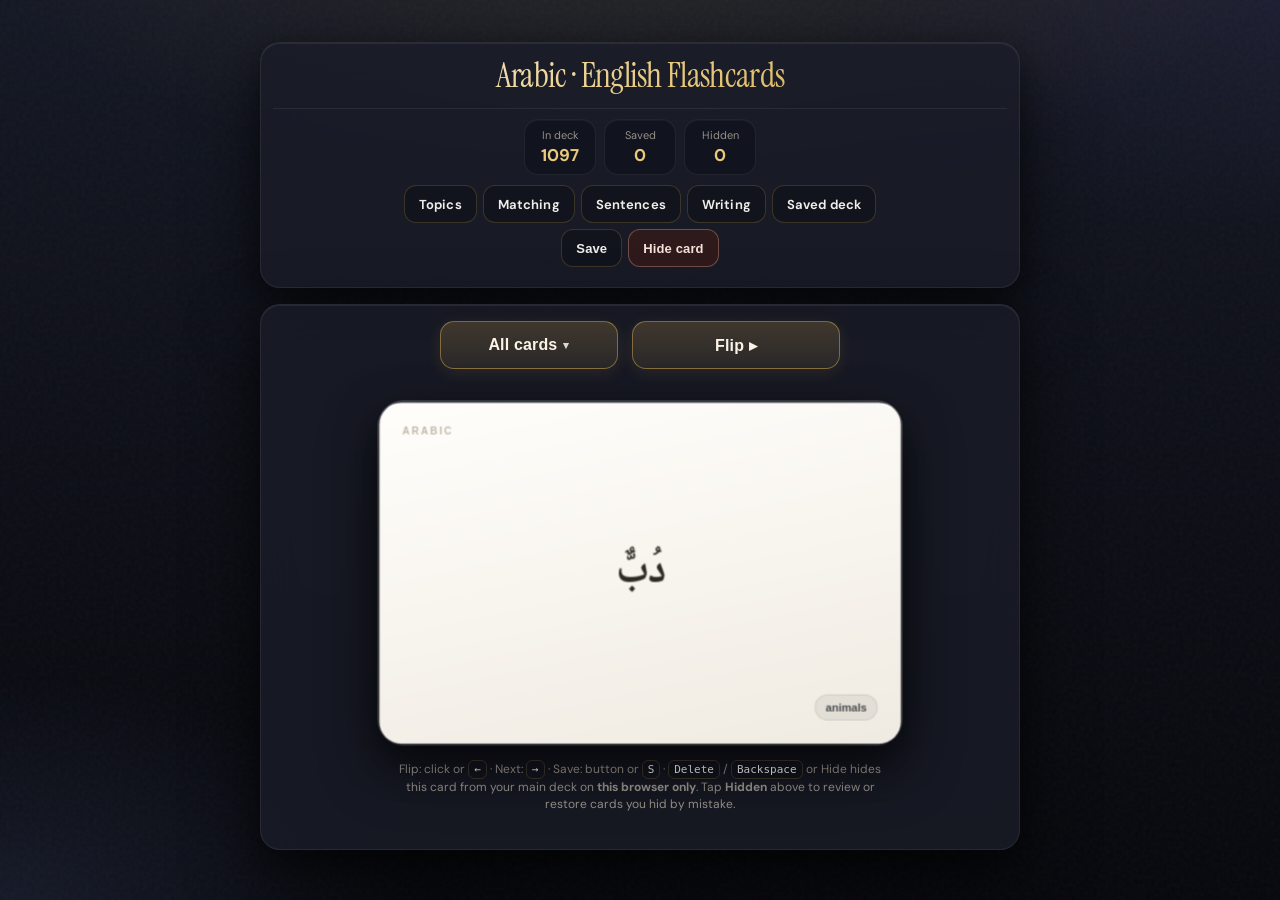
==== index.html @ 12fc2e32 "Arabic–English flashcards with Iraqi glosses and mobile deck. Mirrors the Spanish app outline (1,097" ====
<!doctype html>
<html lang="en">
  <head>
    <meta charset="UTF-8" />
    <meta name="viewport" content="width=device-width, initial-scale=1.0, viewport-fit=cover" />
    <title>Arabic · English Flashcards</title>
    <link rel="stylesheet" href="./style.css" />
      <link rel="preconnect" href="https://fonts.googleapis.com" />
    <link rel="preconnect" href="https://fonts.gstatic.com" crossorigin />
    <link href="https://fonts.googleapis.com/css2?family=Noto+Naskh+Arabic:wght@500;700&display=swap" rel="stylesheet" />
      <link rel="preconnect" href="https://fonts.googleapis.com" />
    <link rel="preconnect" href="https://fonts.gstatic.com" crossorigin />
    <link href="https://fonts.googleapis.com/css2?family=Noto+Naskh+Arabic:wght@500;700&display=swap" rel="stylesheet" />
  </head>
  <body class="deckPage">
    <main class="app">
      <header class="header headerCompact">
        <h1 class="title titleCenter">Arabic · English Flashcards</h1>
        <div class="phraseToolbar deckToolbar" aria-label="Deck">
          <div class="stats phraseToolbar-stats">
            <div class="stat">
              <div class="statLabel">In deck</div>
              <div class="statValue" id="statDeck">—</div>
            </div>
            <a class="stat statLink" href="./saved.html" title="Open saved vocabulary deck">
              <div class="statLabel">Saved</div>
              <div class="statValue" id="statSaved">—</div>
            </a>
            <a class="stat statLink" href="./hidden.html" title="View or restore hidden vocabulary and sentences">
              <div class="statLabel">Hidden</div>
              <div class="statValue" id="statRemoved">—</div>
            </a>
          </div>
          <div class="phraseToolbar-actions">
            <div class="phraseToolbar-actionsInner" aria-label="Study modes and deck actions">
            <nav class="phraseToolbar-nav" aria-label="Study modes">
              <a class="btn ghost btnSm phraseToolbar-navBtn" href="./topics.html">Topics</a>
              <a class="btn ghost btnSm phraseToolbar-navBtn" href="./matching.html">Matching</a>
              <a class="btn ghost btnSm phraseToolbar-navBtn" href="./phrases.html">Sentences</a>
              <a class="btn ghost btnSm phraseToolbar-navBtn" href="./writing.html">Writing</a>
              <a class="btn ghost btnSm phraseToolbar-navBtn" href="./saved.html">Saved deck</a>
            </nav>
            <nav class="phraseToolbar-nav" aria-label="Deck actions">
              <button class="btn ghost btnSm phraseToolbar-navBtn" id="saveBtn" type="button" title="Keyboard shortcut: S" aria-label="Save to memory bank; keyboard shortcut S">
                Save
              </button>
              <button
                class="btn danger btnSm phraseToolbar-navBtn"
                id="hideCardBtn"
                type="button"
                title="Remove this word from your main deck on this browser"
              >
                Hide card
              </button>
            </nav>
            </div>
          </div>
        </div>
      </header>

      <section class="stage">
        <section class="panel studyPanel" aria-label="Study">
          <div class="studyRow" role="group" aria-label="Topic and card controls">
            <div class="studyControlBar">
              <div class="topicDrop" id="topicDrop">
                <button
                  type="button"
                  class="btn navBtn primary topicDropBtn"
                  id="topicDropBtn"
                  aria-haspopup="listbox"
                  aria-expanded="false"
                  aria-controls="topicDropMenu"
                >
                  <span class="topicDropBtnText" id="topicDropLabel">All cards</span>
                  <span class="topicDropChev" aria-hidden="true">▾</span>
                </button>
                <div class="topicDropMenu" id="topicDropMenu" role="listbox" aria-label="Choose a topic" hidden></div>
              </div>
              <button type="button" class="btn navBtn primary studyFlipBtn desktopOnlyControl" id="stepBtn">
                Flip ▸
              </button>
            </div>
          </div>

          <div class="flashcardStage">
            <button
              type="button"
              class="flashcardHit"
              id="flashcardHit"
              aria-label="Flashcard — click to flip"
            >
              <div class="flashcard3d">
                <div class="flashcardInner" id="flashcardInner">
                  <div class="flashFace flashFaceFront">
                    <span class="flashLabel">Arabic</span>
                    <p class="flashWord flashWordAr" id="textAr">—</p>
                    <span class="flashCornerTag" id="deckTag">—</span>
                  </div>
                  <div class="flashFace flashFaceBack">
                    <span class="flashLabel">English</span>
                    <p class="flashWord" id="textEnBack">—</p>
                  </div>
                </div>
              </div>
            </button>
          </div>

          <p class="deckHelpNote muted">
            Flip: click or <kbd>←</kbd> · Next: <kbd>→</kbd> · Save: button or <kbd>S</kbd> ·
            <kbd>Delete</kbd> / <kbd>Backspace</kbd> or Hide hides this card from your main deck on
            <strong>this browser only</strong>. Tap <strong>Hidden</strong> above to review or restore cards you hid by
            mistake.
          </p>

          <div class="miniHelp" id="toastBar">
            <span id="saveToast" class="saveToast" aria-live="polite"></span>
          </div>
        </section>
      </section>

    </main>

    <script src="./topics-data.js"></script>
    <script src="./english-display.js"></script>
    <script src="./wordbank.js" defer></script>
    <script src="./main.js" defer></script>
    <script src="./mobile-deck.js" defer></script>
  </body>
</html>
---- style.css ----
/* Arabic ↔ English flashcards · premium navy + gold */
@import url("https://fonts.googleapis.com/css2?family=DM+Sans:ital,opsz,wght@0,9..40,400;0,9..40,500;0,9..40,600;0,9..40,700;0,9..40,800;1,9..40,400&family=Instrument+Serif:ital@0;1&display=swap");

:root {
  --bg-deep: #07080d;
  --bg-mid: #0e1018;
  --bg-top: #141824;

  --panel: rgba(26, 29, 40, 0.78);
  --panel2: rgba(18, 20, 30, 0.88);
  --text: rgba(250, 248, 244, 0.96);
  --muted: rgba(178, 172, 160, 0.82);

  --accent: #d4a853;
  --accent-bright: #ebc97a;
  --accent-soft: rgba(212, 168, 83, 0.16);
  --danger: #e89580;
  --good: #5ecf9a;
  --shadow:
    0 28px 70px rgba(0, 0, 0, 0.58),
    0 10px 28px rgba(0, 0, 0, 0.32),
    inset 0 1px 0 rgba(255, 255, 255, 0.07);
  --radius: 20px;

  --border: rgba(255, 255, 255, 0.07);
  --border-strong: rgba(212, 168, 83, 0.22);
  --surface: rgba(34, 37, 50, 0.92);
  --surface-hover: rgba(46, 50, 66, 0.96);
  --surface-ghost: rgba(16, 18, 26, 0.72);
  --link-hover: #f2ddb0;

  --paper1: linear-gradient(168deg, #fffefb 0%, #f9f6f0 46%, #f0ebe2 100%);
  --paper2: linear-gradient(198deg, #ffffff 0%, #f7f4ee 52%, #ede8df 100%);
  --paperInk: rgba(26, 24, 20, 0.92);

  --flipSuccess: rgba(94, 207, 154, 0.22);
  --flipSuccessDeep: rgba(48, 160, 110, 0.14);
}

* {
  box-sizing: border-box;
}

html,
body {
  height: 100%;
}

body {
  margin: 0;
  -webkit-text-size-adjust: 100%;
  text-size-adjust: 100%;
  font-family: "DM Sans", ui-sans-serif, system-ui, -apple-system, Segoe UI, Roboto, Helvetica, Arial,
    sans-serif;
  color: var(--text);
  min-height: 100%;
  background-color: var(--bg-deep);
  background-image:
    radial-gradient(110% 80% at 50% -20%, rgba(212, 168, 83, 0.14), transparent 52%),
    radial-gradient(70% 55% at 100% 0%, rgba(88, 72, 140, 0.12), transparent 48%),
    radial-gradient(65% 50% at 0% 100%, rgba(40, 48, 72, 0.45), transparent 50%),
    linear-gradient(180deg, var(--bg-top) 0%, var(--bg-mid) 44%, var(--bg-deep) 100%);
  display: grid;
  place-items: center;
  padding: 20px 16px 28px;
  position: relative;
}

body::before {
  content: "";
  position: fixed;
  inset: 0;
  pointer-events: none;
  opacity: 0.035;
  background-image: url("data:image/svg+xml,%3Csvg viewBox='0 0 256 256' xmlns='http://www.w3.org/2000/svg'%3E%3Cfilter id='n'%3E%3CfeTurbulence type='fractalNoise' baseFrequency='0.85' numOctaves='4' stitchTiles='stitch'/%3E%3C/filter%3E%3Crect width='100%25' height='100%25' filter='url(%23n)'/%3E%3C/svg%3E");
  z-index: 0;
}

.app {
  width: min(760px, 100%);
  display: grid;
  gap: 16px;
  position: relative;
  z-index: 1;
}

.header {
  display: flex;
  flex-direction: column;
  align-items: center;
  text-align: center;
  gap: 10px;
  padding: 18px 18px 16px;
  border-radius: var(--radius);
  background: var(--panel);
  backdrop-filter: blur(22px) saturate(1.15);
  -webkit-backdrop-filter: blur(22px) saturate(1.15);
  box-shadow: var(--shadow);
  border: 1px solid var(--border);
}

.headerCompact {
  gap: 6px;
  padding: 10px 12px 12px;
}

.title {
  margin: 0;
  font-family: "Instrument Serif", Georgia, "Times New Roman", serif;
  font-weight: 400;
  letter-spacing: -0.02em;
  font-size: clamp(26px, 3.6vw, 34px);
  background: linear-gradient(135deg, #faf6ef 0%, #e8c97a 55%, #c9a04a 100%);
  -webkit-background-clip: text;
  background-clip: text;
  color: transparent;
}

.titleCenter {
  width: 100%;
  text-align: center;
}

.subtitle {
  margin: 0;
  color: var(--muted);
  font-size: 12px;
  line-height: 1.4;
  max-width: 38rem;
}

.subtitleTight {
  max-width: 36rem;
}

.stats {
  display: flex;
  gap: 8px;
  align-items: center;
  flex-wrap: wrap;
  justify-content: center;
}

.statsRow {
  margin-top: 4px;
  padding-top: 8px;
  border-top: 1px solid var(--border);
  width: 100%;
}

/* Sentence pages: stats on one row, navigation vs deck actions grouped */
.phraseToolbar {
  margin-top: 4px;
  padding-top: 10px;
  border-top: 1px solid var(--border);
  width: 100%;
  display: flex;
  flex-direction: column;
  align-items: center;
  gap: 10px;
}

.phraseToolbar-stats {
  justify-content: center;
}

.phraseToolbar-rows {
  display: flex;
  flex-wrap: wrap;
  gap: 10px 12px;
  justify-content: center;
  align-items: center;
  width: 100%;
  max-width: 100%;
}

.btnCluster {
  display: inline-flex;
  flex-wrap: wrap;
  gap: 6px;
  align-items: center;
  justify-content: center;
  padding: 6px 10px;
  border-radius: 12px;
  background: var(--panel2);
  border: 1px solid var(--border);
}

.btnCluster-actions {
  border-color: var(--border-strong);
}

/* Topics hub — grouped vocabulary subsets */
.topicHubPanel {
  width: 100%;
}

.topicHubSections {
  display: flex;
  flex-direction: column;
  gap: 0;
  width: 100%;
  max-width: 100%;
}

.topicSection {
  padding: 18px 0 22px;
  border-bottom: 1px solid var(--border);
}

.topicSection:last-child {
  border-bottom: none;
  padding-bottom: 8px;
}

.topicSectionHead {
  margin-bottom: 14px;
  text-align: left;
  max-width: 40rem;
}

.topicSectionTitle {
  margin: 0 0 6px;
  font-family: "Instrument Serif", Georgia, serif;
  font-size: clamp(18px, 2.6vw, 22px);
  font-weight: 400;
  letter-spacing: -0.01em;
  color: var(--accent-bright);
}

.topicSectionSubtitle {
  margin: 0;
  font-size: 13px;
  line-height: 1.45;
}

.topicSectionGrid {
  display: grid;
  grid-template-columns: repeat(auto-fill, minmax(220px, 1fr));
  gap: 10px;
  width: 100%;
}

.topicPickCard {
  display: flex;
  flex-direction: column;
  align-items: stretch;
  text-align: left;
  gap: 6px;
  padding: 14px 16px;
  min-height: 100px;
  text-decoration: none;
  color: inherit;
  border-radius: 14px;
  border: 1px solid var(--border);
  background: var(--panel2);
  transition:
    border-color 0.22s ease,
    background 0.22s ease,
    transform 0.2s ease,
    box-shadow 0.22s ease;
}

.topicPickCard:hover {
  border-color: rgba(212, 168, 83, 0.42);
  background: var(--surface-hover);
  box-shadow:
    0 14px 36px rgba(0, 0, 0, 0.42),
    0 0 0 1px rgba(212, 168, 83, 0.08),
    inset 0 1px 0 rgba(255, 255, 255, 0.06);
  transform: translateY(-2px);
}

.topicPickTitle {
  font-weight: 780;
  font-size: 15px;
  letter-spacing: -0.02em;
}

.topicPickMeta {
  font-size: 12px;
  font-variant-numeric: tabular-nums;
}

.topicPickBlurb {
  font-size: 12px;
  line-height: 1.4;
  color: var(--muted);
  margin-top: 2px;
}

.phraseToolbar-sep {
  display: none;
  width: 1px;
  height: 28px;
  background: var(--border);
  flex-shrink: 0;
}

@media (min-width: 520px) {
  .phraseToolbar-sep {
    display: block;
  }
}

/* Sentence deck pages: one flat row of actions (replaces nested clusters on small screens) */
.phraseToolbar-nav {
  display: flex;
  flex-wrap: wrap;
  gap: 8px;
  justify-content: center;
  align-items: center;
  width: 100%;
}

.phraseToolbar-navBtn {
  flex: 0 1 auto;
}

/* Main deck, sentences, writing: one centered horizontal row of tabs/buttons */
body.deckPage .phraseToolbar,
body.phrasePage .phraseToolbar,
body.writingPage .header.headerCompact {
  align-items: center;
  gap: 6px;
}

body.writingPage .stats.writingStats {
  display: flex;
  flex-wrap: nowrap;
  justify-content: center;
  gap: 10px;
  width: 100%;
  margin-top: 2px;
  padding-top: 6px;
  border-top: 1px solid var(--border);
}

body.deckPage .phraseToolbar-actions,
body.phrasePage .phraseToolbar-actions,
body.writingPage .phraseToolbar-actions {
  display: flex;
  justify-content: center;
  align-items: flex-start;
  width: 100%;
  overflow: visible;
  padding: 4px 2px 8px;
}

body.deckPage .phraseToolbar-actionsInner,
body.phrasePage .phraseToolbar-actionsInner,
body.writingPage .phraseToolbar-actionsInner {
  display: flex;
  flex-wrap: wrap;
  align-items: center;
  justify-content: center;
  gap: 6px;
  width: 100%;
  max-width: 100%;
}

body.deckPage .phraseToolbar-actionsInner .phraseToolbar-nav,
body.phrasePage .phraseToolbar-actionsInner .phraseToolbar-nav,
body.writingPage .phraseToolbar-actionsInner .phraseToolbar-nav {
  display: inline-flex;
  flex-wrap: nowrap;
  align-items: center;
  justify-content: center;
  gap: 6px;
}

body.deckPage .phraseToolbar-actionsInner .phraseToolbar-nav > a.btn,
body.deckPage .phraseToolbar-actionsInner .phraseToolbar-nav > button.btn,
body.phrasePage .phraseToolbar-actionsInner .phraseToolbar-nav > a.btn,
body.phrasePage .phraseToolbar-actionsInner .phraseToolbar-nav > button.btn,
body.writingPage .phraseToolbar-actionsInner .phraseToolbar-nav > a.btn,
body.writingPage .phraseToolbar-actionsInner .phraseToolbar-nav > button.btn {
  flex: 0 0 auto;
  width: auto;
  min-width: 0;
  white-space: nowrap;
  min-height: 38px;
  padding: 9px 14px;
  font-size: 13px;
  font-weight: 650;
  line-height: 1.2;
  border-radius: 12px;
  touch-action: manipulation;
  -webkit-tap-highlight-color: transparent;
}

/* Sentence toolbar: every control fills its slot; label centered (links + buttons) */
.phraseToolbar-nav > a.btn,
.phraseToolbar-nav > button.btn {
  display: flex;
  justify-content: center;
  align-items: center;
  text-align: center;
  box-sizing: border-box;
}

.stat {
  padding: 8px 12px;
  border-radius: 14px;
  background: var(--panel2);
  border: 1px solid var(--border);
  min-width: 72px;
  text-align: center;
  box-shadow: inset 0 1px 0 rgba(255, 255, 255, 0.04);
}

a.statLink {
  text-decoration: none;
  color: inherit;
  cursor: pointer;
  transition: background 140ms ease, border-color 140ms ease, transform 140ms ease;
}

a.statLink:hover {
  background: var(--accent-soft);
  border-color: rgba(212, 168, 83, 0.38);
}

a.statLink:focus-visible {
  outline: 2px solid rgba(212, 168, 83, 0.55);
  outline-offset: 2px;
}

.hiddenHub {
  display: flex;
  flex-direction: column;
  gap: 10px;
  width: 100%;
  max-width: 22rem;
  margin: 4px auto 0;
}

.hiddenHubCard {
  display: flex;
  flex-direction: column;
  align-items: flex-start;
  gap: 4px;
  text-align: left;
  padding: 12px 14px;
  border-radius: 14px;
}

.hiddenHubTitle {
  font-weight: 700;
  font-size: 15px;
}

.hiddenHubMeta {
  font-size: 12px;
}

.hiddenHubBack {
  border-top: none;
  padding-top: 0;
  margin-top: 0;
}

.statLabel {
  font-size: 11px;
  color: var(--muted);
}

.statValue {
  font-size: 17px;
  margin-top: 2px;
  font-variant-numeric: tabular-nums;
  font-weight: 700;
  color: var(--accent-bright);
}

.btn {
  appearance: none;
  border: 1px solid var(--border-strong);
  color: var(--text);
  background: var(--surface);
  padding: 10px 12px;
  border-radius: 14px;
  cursor: pointer;
  font-weight: 650;
  letter-spacing: 0.01em;
  transition: transform 140ms ease, background 140ms ease, border-color 140ms ease,
    box-shadow 140ms ease;
  user-select: none;
}

.btnSm {
  padding: 7px 11px;
  border-radius: 12px;
  font-size: 13px;
}

.btn:hover {
  transform: translateY(-1px);
  background: var(--surface-hover);
  border-color: rgba(212, 168, 83, 0.35);
  box-shadow:
    0 10px 28px rgba(0, 0, 0, 0.38),
    0 0 0 1px rgba(212, 168, 83, 0.06);
}

.btn:active {
  transform: translateY(0px);
}

.btn.ghost {
  background: var(--surface-ghost);
}

.btn.danger {
  border-color: rgba(240, 168, 154, 0.35);
  background: rgba(60, 28, 24, 0.65);
  color: rgba(255, 232, 226, 0.96);
}

.btn.danger:hover {
  border-color: rgba(255, 190, 175, 0.45);
  background: rgba(80, 36, 30, 0.75);
}

.btn.primary,
.btn.navBtn.primary {
  border-color: rgba(212, 168, 83, 0.5);
  background: linear-gradient(180deg, rgba(212, 168, 83, 0.22) 0%, rgba(212, 168, 83, 0.1) 100%);
  color: rgba(255, 248, 235, 0.98);
  box-shadow: 0 4px 16px rgba(212, 168, 83, 0.12);
}

.btn.primary:hover,
.btn.navBtn.primary:hover {
  border-color: rgba(235, 201, 122, 0.62);
  background: linear-gradient(180deg, rgba(212, 168, 83, 0.32) 0%, rgba(212, 168, 83, 0.16) 100%);
}

.btn:disabled {
  opacity: 0.55;
  cursor: not-allowed;
  transform: none;
}

.stage {
  display: block;
}

.panel {
  border-radius: var(--radius);
  padding: 16px;
  background: var(--panel);
  backdrop-filter: blur(20px) saturate(1.12);
  -webkit-backdrop-filter: blur(20px) saturate(1.12);
  box-shadow: var(--shadow);
  border: 1px solid var(--border);
}

.studyPanel {
  display: flex;
  flex-direction: column;
  align-items: stretch;
}

.studyRow {
  display: flex;
  flex-direction: column;
  align-items: center;
  margin-bottom: 12px;
  max-width: 100%;
}

.studyControlBar {
  display: flex;
  align-items: stretch;
  justify-content: space-between;
  gap: 14px;
  width: min(400px, 100%);
}

.topicDrop {
  position: relative;
  flex: 1 1 0;
  min-width: 0;
}

.topicDropBtn,
.studyControlBar .studyFlipBtn {
  width: 100%;
  min-width: 0;
  min-height: 48px;
  padding: 10px 14px;
  font-size: 16px;
  font-weight: 700;
  border-radius: 14px;
  display: inline-flex;
  align-items: center;
  justify-content: center;
  gap: 6px;
}

.studyControlBar .studyFlipBtn,
.studyControlBar .studyNextBtn {
  flex: 1 1 0;
}

.studyControlBar--solo {
  justify-content: flex-end;
}

.studyControlBar--solo .studyNextBtn,
.studyControlBar--solo #stepBtn {
  flex: 0 1 auto;
  width: min(140px, 42%);
  min-width: 110px;
}

.topicDropBtnText {
  overflow: hidden;
  text-overflow: ellipsis;
  white-space: nowrap;
  min-width: 0;
}

.topicDropChev {
  flex-shrink: 0;
  font-size: 11px;
  opacity: 0.85;
  transition: transform 0.2s ease;
}

.topicDrop.isOpen .topicDropChev {
  transform: rotate(180deg);
}

.topicDrop.isOpen .topicDropBtn {
  border-color: rgba(235, 201, 122, 0.62);
  box-shadow:
    0 0 0 3px rgba(212, 168, 83, 0.16),
    0 4px 16px rgba(212, 168, 83, 0.12);
}

.topicDropMenu {
  position: absolute;
  z-index: 40;
  top: calc(100% + 6px);
  left: 0;
  right: 0;
  min-width: min(280px, 92vw);
  max-height: min(320px, 50vh);
  overflow: auto;
  margin: 0;
  padding: 6px;
  list-style: none;
  border-radius: 14px;
  background: linear-gradient(180deg, #fcfbfa 0%, #f5f3f0 100%);
  border: 1px solid rgba(212, 168, 83, 0.35);
  box-shadow:
    0 16px 40px rgba(0, 0, 0, 0.35),
    0 0 0 1px rgba(255, 255, 255, 0.06) inset;
  -webkit-overflow-scrolling: touch;
  color: #1a1814;
}

.topicDropGroupLabel {
  margin: 0;
  padding: 8px 12px 4px;
  font-size: 10px;
  font-weight: 800;
  letter-spacing: 0.12em;
  text-transform: uppercase;
  color: #6b6560;
}

.topicDropItem {
  display: flex;
  align-items: center;
  justify-content: space-between;
  gap: 10px;
  width: 100%;
  margin: 0;
  padding: 10px 12px;
  border: none;
  border-radius: 10px;
  background: transparent;
  color: #1a1814;
  font: inherit;
  font-size: 14px;
  font-weight: 600;
  text-align: left;
  cursor: pointer;
  transition:
    background 0.12s ease,
    color 0.12s ease;
}

.topicDropItem:hover:not(:disabled) {
  background: rgba(212, 168, 83, 0.2);
  color: #1f1808;
}

.topicDropItem.isSelected {
  background: rgba(212, 168, 83, 0.32);
  color: #1f1808;
}

.topicDropItem:disabled {
  color: #9a948c;
  opacity: 0.65;
  cursor: not-allowed;
}

.topicDropItemCount {
  flex-shrink: 0;
  font-size: 12px;
  font-weight: 700;
  font-variant-numeric: tabular-nums;
  color: #2d7a52;
}

.topicDropItemLabel {
  min-width: 0;
  overflow: hidden;
  text-overflow: ellipsis;
  white-space: nowrap;
}

/* Mobile-only Flip | Next row (hidden on wider viewports). */
.studyTouchBar {
  display: none;
  align-items: stretch;
  gap: 10px;
  width: 100%;
  margin-bottom: 2px;
}

.studyTouchBar .btn {
  flex: 1;
  display: flex;
  justify-content: center;
  align-items: center;
  text-align: center;
  min-height: 50px;
  font-size: 16px;
  border-radius: 14px;
  touch-action: manipulation;
  -webkit-tap-highlight-color: transparent;
}

.studyHint {
  flex: 1;
  margin: 0;
  font-size: 12px;
  text-align: center;
  line-height: 1.45;
  min-width: 200px;
}

.studyHintSolo {
  flex: none;
  width: 100%;
  margin-bottom: 4px;
}

.navBtn {
  min-width: 110px;
  font-variant-numeric: tabular-nums;
}

.deckHelpNote {
  margin: 0 auto;
  padding: 0 clamp(12px, 4vw, 20px);
  max-width: 34rem;
  font-size: 12px;
  line-height: 1.45;
  text-align: center;
}

.deckHelpNote kbd {
  font-size: 11px;
}

.flashcardStage {
  display: grid;
  place-items: center;
  padding: 10px 0 6px;
  min-height: min(380px, 52vh);
}

.flashcardHit {
  width: min(520px, 100%);
  margin: 0;
  padding: 0;
  border: none;
  background: transparent;
  cursor: pointer;
  border-radius: 24px;
  outline: none;
  touch-action: manipulation;
  -webkit-tap-highlight-color: transparent;
}

.flashcardHit:not(:disabled):hover {
  outline: 1px solid rgba(212, 168, 83, 0.35);
  box-shadow:
    0 16px 48px rgba(0, 0, 0, 0.52),
    0 0 40px rgba(212, 168, 83, 0.08);
}

.flashcardHit:not(:disabled):hover:has(.flashcardInner.isFlipped) {
  outline: 1px solid rgba(94, 207, 154, 0.45);
  box-shadow: 0 16px 48px rgba(0, 0, 0, 0.52);
}

.flashcardHit:is(:disabled) {
  cursor: default;
}

.flashcardHit:focus-visible {
  border-radius: 24px;
  box-shadow:
    0 0 0 3px rgba(255, 255, 255, 0.15),
    0 12px 40px rgba(0, 0, 0, 0.5);
}

.flashcardHit:focus-visible:has(.flashcardInner.isFlipped) {
  box-shadow:
    0 0 0 3px rgba(72, 200, 140, 0.4),
    0 12px 40px rgba(0, 0, 0, 0.5);
}

.flashcard3d {
  perspective: 1400px;
  perspective-origin: 50% 50%;
  /* Avoid compositor quirks on some GPUs when flipping */
  transform: translateZ(0);
  border-radius: 22px;
  /* Keep glow off `filter` — filter + preserve-3d often paints faces transparent after a tab switch */
  isolation: isolate;
  transition: box-shadow 0.45s ease;
}

/* Green success bloom while the Arabic face is showing */
.flashcard3d:has(.flashcardInner.isFlipped) {
  box-shadow:
    0 0 0 1px rgba(94, 207, 154, 0.4),
    0 18px 48px rgba(0, 0, 0, 0.48),
    0 0 60px rgba(94, 207, 154, 0.22),
    0 0 100px rgba(48, 160, 110, 0.1);
}

.flashcardInner {
  position: relative;
  transform-style: preserve-3d;
  -webkit-transform-style: preserve-3d;
  transition: transform 0.58s cubic-bezier(0.22, 1, 0.36, 1);
  border-radius: 22px;
  min-height: min(340px, 44vh);
  width: 100%;
}

.flashcardInner.isFlipped {
  transform: rotateY(180deg);
  -webkit-transform: rotateY(180deg);
}

.flashFace {
  position: absolute;
  inset: 0;
  min-width: 0;
  border-radius: 22px;
  display: grid;
  place-items: center;
  align-content: center;
  padding: clamp(18px, 4vw, 36px);
  backface-visibility: hidden;
  -webkit-backface-visibility: hidden;
  hyphens: none;
  -webkit-hyphens: none;
  color: var(--paperInk);
  border: 1px solid rgba(255, 255, 255, 0.72);
  box-shadow:
    0 1px 0 rgba(255, 255, 255, 0.98) inset,
    0 24px 56px rgba(0, 0, 0, 0.5),
    0 0 0 1px rgba(212, 168, 83, 0.08);
}

.flashFaceFront {
  background: var(--paper1);
  transform: rotateY(0deg) translateZ(4px);
  -webkit-transform: rotateY(0deg) translateZ(4px);
}

.flashFaceBack {
  background:
    radial-gradient(120% 90% at 10% 0%, var(--flipSuccess), transparent 55%),
    radial-gradient(95% 80% at 100% 100%, var(--flipSuccessDeep), transparent 50%),
    linear-gradient(168deg, #ffffff 0%, #f4faf7 42%, #e8f5ee 100%);
  border-color: rgba(56, 175, 125, 0.28);
  transform: rotateY(180deg) translateZ(4px);
  -webkit-transform: rotateY(180deg) translateZ(4px);
  box-shadow:
    0 1px 0 rgba(255, 255, 255, 0.95) inset,
    0 0 0 1px rgba(94, 207, 154, 0.22),
    0 24px 56px rgba(0, 0, 0, 0.5),
    0 0 48px rgba(94, 207, 154, 0.16);
}

.flashLabel {
  position: absolute;
  top: clamp(14px, 3vw, 22px);
  left: clamp(14px, 3vw, 22px);
  font-size: 10px;
  font-weight: 700;
  letter-spacing: 0.2em;
  text-transform: uppercase;
  opacity: 0.5;
  color: rgba(120, 100, 70, 0.9);
}

.flashWord {
  margin: 0;
  padding: 0 clamp(14px, 3vw, 28px);
  font-size: clamp(26px, 4vw, 42px);
  font-weight: 850;
  line-height: 1.15;
  letter-spacing: -0.035em;
  text-align: center;
  min-width: 0;
  max-width: 100%;
  overflow-wrap: break-word;
  word-wrap: break-word;
  word-break: normal;
  hyphens: none;
  -webkit-hyphens: none;
  -moz-hyphens: none;
}

.flashWordAr {
  font-family: "Noto Naskh Arabic", "Geeza Pro", "Arabic Typesetting", "Traditional Arabic", serif;
  direction: rtl;
  unicode-bidi: plaintext;
}

/* Full-sentence cards: slightly smaller type than main deck; wrap at spaces, never auto-hyphens */
.phrasePage .flashFace {
  padding: clamp(16px, 3.5vw, 28px);
  hyphens: none;
  -webkit-hyphens: none;
}

body.phrasePage .flashFace .flashWord {
  font-size: clamp(15px, 2.4vw, 22px);
  line-height: 1.28;
  letter-spacing: -0.02em;
  min-width: 0;
  max-width: 100%;
  overflow-wrap: break-word;
  word-wrap: break-word;
  word-break: normal;
  hyphens: none !important;
  -webkit-hyphens: none !important;
  -moz-hyphens: none !important;
}

.phrasePage .flashcardStage {
  min-height: min(400px, 56vh);
}

.phrasePage .flashcardInner {
  min-height: min(360px, 50vh);
}

/* Separate text layering from curved faces — avoids “mirrored/backward” glyph bugs in some browsers. */
.flashFace .flashWord {
  transform: translateZ(8px);
  -webkit-font-smoothing: antialiased;
}

.flashCornerTag {
  position: absolute;
  bottom: clamp(14px, 3vw, 22px);
  right: clamp(14px, 3vw, 22px);
  padding: 6px 10px;
  font-size: 11px;
  font-weight: 750;
  border-radius: 999px;
  color: rgba(22, 24, 32, 0.75);
  background: rgba(0, 0, 0, 0.06);
  border: 1px solid rgba(0, 0, 0, 0.08);
}

.footer {
  padding: 10px 12px;
  color: var(--muted);
  font-size: 12px;
  text-align: center;
}

.footerBar {
  display: flex;
  flex-wrap: wrap;
  align-items: center;
  justify-content: center;
  gap: 10px 16px;
  padding: 12px 14px;
}

.footerLead {
  color: var(--muted);
  font-size: 12px;
  margin-right: 4px;
}

.footerLink,
.btnLink {
  appearance: none;
  padding: 0;
  margin: 0;
  border: none;
  background: transparent;
  color: var(--accent);
  font: inherit;
  font-size: 13px;
  font-weight: 650;
  cursor: pointer;
  text-decoration: underline;
  text-underline-offset: 3px;
}

.footerLink:hover,
.btnLink:hover {
  color: var(--link-hover);
}

.btnLink {
  display: inline-block;
}

.btnLink input {
  display: none;
}

kbd {
  font-family: ui-monospace, SFMono-Regular, Menlo, Monaco, Consolas, monospace;
  font-size: 11px;
  padding: 2px 5px;
  border-radius: 6px;
  background: var(--panel2);
  border: 1px solid var(--border-strong);
  color: var(--text);
}

.muted {
  color: var(--muted);
}

a.btn {
  text-decoration: none;
  display: inline-flex;
  align-items: center;
}

.inlineLink {
  color: var(--accent);
  text-underline-offset: 3px;
}

.inlineLink:hover {
  color: var(--link-hover);
}

.saveToast {
  font-weight: 750;
  color: var(--good);
  letter-spacing: 0.02em;
  min-height: 1.2em;
}

.miniHelp {
  margin-top: 8px;
  min-height: 1.25em;
  display: flex;
  justify-content: center;
  align-items: center;
}

.miniHelp:empty,
.miniHelp:not(:has(.saveToast:not(:empty))) {
  margin-top: 0;
  min-height: 0;
}

/* ——— Phones & tablets (wide enough to catch phones in landscape) ——— */
@media (max-width: 768px) {
  /* Reduces double-tap zoom on controls while keeping pinch-zoom. */
  html {
    touch-action: manipulation;
    overflow-x: hidden;
    width: 100%;
  }

  body {
    padding: max(8px, env(safe-area-inset-top, 0px)) max(8px, env(safe-area-inset-right, 0px))
      max(10px, env(safe-area-inset-bottom, 0px)) max(8px, env(safe-area-inset-left, 0px));
    overflow-x: hidden;
    width: 100%;
    max-width: 100%;
  }

  .app {
    width: 100%;
    max-width: 100%;
    min-width: 0;
    gap: 10px;
  }

  .header,
  .stage,
  .panel,
  .studyPanel {
    width: 100%;
    max-width: 100%;
    min-width: 0;
  }

  .panel {
    padding: 10px 8px;
  }

  .title {
    font-size: clamp(22px, 6vw, 28px);
  }

  .desktopOnlyControl {
    display: none !important;
  }

  /* Sentence deck header: hide long instruction block on narrow viewports */
  body.phrasePage .header .subtitle {
    display: none !important;
    margin: 0 !important;
    padding: 0 !important;
    max-height: 0 !important;
    overflow: hidden !important;
    border: 0 !important;
  }

  body.phrasePage .header.headerCompact,
  body.deckPage .header.headerCompact {
    gap: 4px;
  }

  .studyTouchBar {
    display: none !important;
  }

  .deckHelpNote {
    display: none !important;
  }

  .footer.footerBar {
    display: none;
  }

  .keyboardHelpBlock {
    display: none !important;
  }

  .miniHelpDesktopOnly {
    display: none !important;
  }

  .headerCompact {
    padding: 8px 10px 10px;
  }

  .headerCompact .stats.statsRow {
    margin-top: 2px;
    padding-top: 6px;
    display: grid;
    grid-template-columns: repeat(3, minmax(0, 1fr));
    gap: 6px;
    width: 100%;
    justify-items: stretch;
  }

  .headerCompact .stats.statsRow > .stat {
    min-width: 0;
    width: 100%;
  }

  .headerCompact .stats.statsRow > a.btn,
  .headerCompact .stats.statsRow > button.btn {
    display: flex !important;
    width: 100%;
    min-width: 0;
    min-height: 44px;
    font-size: 12px;
    justify-content: center !important;
    align-items: center !important;
    text-align: center;
    padding: 8px 6px;
  }

  .stats.statsRow,
  .phraseToolbar-stats {
    gap: 5px;
    row-gap: 6px;
  }

  .stat {
    min-width: 58px;
    padding: 6px 7px;
  }

  .phrasePage .phraseToolbar,
  .deckPage .phraseToolbar {
    margin-top: 0;
    padding-top: 4px;
    gap: 4px;
  }

  .phrasePage .phraseToolbar-stats,
  .deckPage .phraseToolbar-stats {
    flex-wrap: nowrap;
    justify-content: center;
    gap: 5px;
    width: 100%;
  }

  .phrasePage .phraseToolbar-stats .stat,
  .deckPage .phraseToolbar-stats .stat {
    flex: 1 1 0;
    min-width: 0;
    padding: 6px 4px;
  }

  .phrasePage .phraseToolbar-stats .statLabel,
  .deckPage .phraseToolbar-stats .statLabel {
    font-size: 9px;
  }

  .phrasePage .phraseToolbar-stats .statValue,
  .deckPage .phraseToolbar-stats .statValue {
    font-size: 13px;
  }

  body.deckPage .phraseToolbar-actions,
  body.phrasePage .phraseToolbar-actions,
  body.writingPage .phraseToolbar-actions {
    justify-content: center;
    padding: 2px 0 6px;
    overflow: visible;
  }

  body.deckPage .phraseToolbar-actionsInner,
  body.phrasePage .phraseToolbar-actionsInner,
  body.writingPage .phraseToolbar-actionsInner {
    gap: 5px 4px;
  }

  body.deckPage .phraseToolbar-actionsInner .phraseToolbar-nav,
  body.phrasePage .phraseToolbar-actionsInner .phraseToolbar-nav,
  body.writingPage .phraseToolbar-actionsInner .phraseToolbar-nav {
    display: inline-flex;
    flex-wrap: wrap;
    justify-content: center;
    gap: 4px;
  }

  body.deckPage .phraseToolbar-actionsInner .phraseToolbar-nav > a.btn,
  body.deckPage .phraseToolbar-actionsInner .phraseToolbar-nav > button.btn,
  body.phrasePage .phraseToolbar-actionsInner .phraseToolbar-nav > a.btn,
  body.phrasePage .phraseToolbar-actionsInner .phraseToolbar-nav > button.btn,
  body.writingPage .phraseToolbar-actionsInner .phraseToolbar-nav > a.btn,
  body.writingPage .phraseToolbar-actionsInner .phraseToolbar-nav > button.btn {
    min-height: 34px;
    font-size: 11px;
    font-weight: 650;
    padding: 6px 8px;
    line-height: 1.15;
  }

  body.writingPage .headerCompact .stats.writingStats {
    display: flex;
    flex-wrap: nowrap;
    justify-content: center;
    gap: 8px;
    width: 100%;
    max-width: 280px;
    margin-inline: auto;
  }

  body.writingPage .headerCompact .stats.writingStats > .stat {
    flex: 1 1 0;
    min-width: 0;
  }

  .btnSm {
    min-height: 44px;
    padding: 10px 12px;
    font-size: 14px;
  }

  .topicSectionGrid {
    grid-template-columns: 1fr;
  }

  .topicSectionHead {
    text-align: center;
    margin-left: auto;
    margin-right: auto;
  }

  .studyRow {
    margin-bottom: 10px;
    width: 100%;
    max-width: 100%;
    padding: 0 2px;
  }

  .studyControlBar {
    width: 100%;
    max-width: 100%;
    gap: 10px;
  }

  .studyHint {
    min-width: 0;
  }

  .navBtn {
    min-width: 0;
  }

  .topicDropMenu {
    min-width: 100%;
  }

  .studyControlBar {
    display: flex !important;
    width: 100%;
    max-width: 100%;
    gap: 8px;
  }

  .studyControlBar .studyFlipBtn,
  .studyControlBar .studyNextBtn,
  .studyControlBar #stepBtn {
    display: inline-flex !important;
    min-height: 44px;
    font-size: 15px;
  }

  .studyControlBar--solo .studyNextBtn,
  .studyControlBar--solo #stepBtn {
    width: min(140px, 40%);
    min-width: 100px;
  }

  .topicDropBtn {
    min-height: 44px;
    font-size: 14px;
  }

  .topicDropItem {
    min-height: 44px;
    padding: 12px;
  }

  .topicDropMenu {
    max-height: min(280px, 50dvh);
  }

  .btn {
    touch-action: manipulation;
    -webkit-tap-highlight-color: transparent;
  }

  .studyPanel > .flashcardStage {
    width: 100vw;
    max-width: 100vw;
    margin-left: calc(50% - 50vw);
    padding-inline: max(8px, env(safe-area-inset-left, 0px)) max(8px, env(safe-area-inset-right, 0px));
    box-sizing: border-box;
  }

  .flashcardStage {
    display: flex;
    justify-content: center;
    align-items: center;
    width: 100%;
    max-width: 100%;
    min-height: min(320px, 46svh);
    padding: 6px 0 4px;
    overflow: visible;
  }

  .flashcardHit {
    touch-action: manipulation;
    display: block;
    width: 100%;
    max-width: 100%;
    margin: 0 auto;
    border-radius: 20px;
  }

  .flashcard3d {
    width: 100%;
    perspective: 1200px;
    border-radius: 20px;
    overflow: visible;
  }

  .flashcard3d:has(.flashcardInner.isFlipped) {
    box-shadow:
      0 0 0 1px rgba(94, 207, 154, 0.35),
      0 12px 32px rgba(0, 0, 0, 0.45),
      0 0 40px rgba(94, 207, 154, 0.12);
  }

  .flashcardInner {
    width: 100%;
    min-height: min(280px, 42svh);
    height: min(360px, 52svh);
    max-height: min(400px, 56svh);
    aspect-ratio: auto;
    border-radius: 20px;
    transition: transform 0.42s cubic-bezier(0.22, 1, 0.36, 1);
  }

  .flashFace {
    padding: clamp(16px, 4vw, 28px);
    border-radius: 20px;
  }

  .flashFaceFront {
    transform: rotateY(0deg) translateZ(2px);
    -webkit-transform: rotateY(0deg) translateZ(2px);
  }

  .flashFaceBack {
    transform: rotateY(180deg) translateZ(2px);
    -webkit-transform: rotateY(180deg) translateZ(2px);
  }

  .flashFace .flashWord {
    transform: translateZ(3px);
  }

  .phrasePage .flashcardStage {
    min-height: min(300px, 44svh);
    padding-top: 4px;
  }

  .phrasePage .flashcardHit {
    width: 100%;
    max-width: 100%;
  }

  .phrasePage .flashcardInner {
    min-height: min(260px, 40svh);
    height: min(340px, 50svh);
    max-height: min(380px, 54svh);
    transition: transform 0.42s cubic-bezier(0.22, 1, 0.36, 1);
  }

  .flashWord {
    font-size: clamp(20px, 5.5vw, 32px);
    padding: 0 clamp(12px, 3.5vw, 20px);
    line-height: 1.18;
  }

  body.phrasePage .flashFace .flashWord {
    font-size: clamp(15px, 4vw, 22px);
    line-height: 1.24;
    letter-spacing: -0.02em;
    padding: 0 clamp(10px, 3vw, 16px);
    overflow-wrap: break-word;
    word-wrap: break-word;
    word-break: normal;
    hyphens: none !important;
    -webkit-hyphens: none !important;
    -moz-hyphens: none !important;
  }

  .flashLabel {
    top: 10px;
    left: 10px;
    font-size: 9px;
  }

  .flashCornerTag {
    bottom: 10px;
    right: 10px;
    font-size: 10px;
    padding: 3px 8px;
  }

  body.matchingPage .app,
  body.matchingPage .matchPanel {
    max-width: 100%;
    min-width: 0;
  }

  body.writingPage .app,
  body.writingPage .writePanel {
    width: 100%;
    max-width: 100%;
    min-width: 0;
  }

  .miniHelp {
    font-size: 11px;
    margin-top: 6px;
  }

  .phraseToolbar-rows {
    flex-direction: column;
    gap: 8px;
  }

  .phraseToolbar-sep {
    display: none !important;
  }

  .btnCluster {
    width: 100%;
    max-width: 100%;
    justify-content: center;
  }

  /* Flip/Next in header / phrase toolbar (saved, hidden lists, etc.) */
  .statsRow .navBtn.primary,
  .statsRow #stepBtn,
  .phraseToolbar-rows .navBtn.primary,
  .phraseToolbar-rows #stepBtn {
    min-height: 48px;
    padding-left: 16px;
    padding-right: 16px;
  }
}

@media (max-width: 480px) {
  body {
    padding-left: max(6px, env(safe-area-inset-left, 0px));
    padding-right: max(6px, env(safe-area-inset-right, 0px));
  }

  .panel {
    padding: 8px 6px;
  }

  .studyPanel > .flashcardStage {
    padding-inline: max(6px, env(safe-area-inset-left, 0px)) max(6px, env(safe-area-inset-right, 0px));
  }

  .flashcardHit {
    width: 100%;
    max-width: 100%;
  }

  .flashcardInner {
    min-height: min(260px, 40svh);
    height: min(340px, 50svh);
    max-height: min(380px, 54svh);
  }

  .phrasePage .flashcardInner {
    min-height: min(240px, 38svh);
    height: min(320px, 48svh);
    max-height: min(360px, 52svh);
  }

  .flashWord {
    font-size: clamp(18px, 5.2vw, 28px);
  }

  body.phrasePage .flashFace .flashWord {
    font-size: clamp(14px, 3.8vw, 20px);
  }

  body.deckPage .phraseToolbar-actionsInner .phraseToolbar-nav > a.btn,
  body.deckPage .phraseToolbar-actionsInner .phraseToolbar-nav > button.btn,
  body.phrasePage .phraseToolbar-actionsInner .phraseToolbar-nav > a.btn,
  body.phrasePage .phraseToolbar-actionsInner .phraseToolbar-nav > button.btn {
    min-height: 32px;
    font-size: 10px;
    padding: 5px 7px;
  }

  body.matchingPage .matchList {
    grid-template-rows: repeat(5, minmax(60px, 1fr));
    gap: 8px;
  }

  body.matchingPage .matchChoice {
    min-height: 60px;
    padding: 10px 8px;
  }

  body.matchingPage .matchText {
    font-size: clamp(14px, 3.6vw, 17px);
  }
}

@media (prefers-reduced-motion: reduce) {
  .flashcardInner {
    transition: transform 0.25s linear;
  }

  .flashcardInner.isFlipped {
    transform: rotateY(180deg);
    -webkit-transform: rotateY(180deg);
  }

  .flashcard3d:has(.flashcardInner.isFlipped) {
    box-shadow: none;
  }
}

/* ——— Matching cards (Duolingo-style) ——— */
body.matchingPage .app {
  width: min(820px, 100%);
}

/* White game island on dark matching page */
body.matchingPage .matchPanel {
  --match-text: rgba(22, 26, 34, 0.92);
  --match-muted: rgba(88, 96, 112, 0.86);
  --match-border: rgba(22, 28, 40, 0.1);
  --match-border-strong: rgba(22, 28, 40, 0.14);
  --match-surface: #f6f7f9;
  --match-surface-hover: #eef0f4;

  width: 100%;
  padding: 14px;
  background: linear-gradient(180deg, #ffffff 0%, #fafbfc 100%);
  border: 1px solid rgba(255, 255, 255, 0.08);
  box-shadow:
    0 28px 64px rgba(0, 0, 0, 0.5),
    0 0 0 1px rgba(255, 255, 255, 0.06) inset;
  color: var(--match-text);
}

body.matchingPage .matchPanel .muted {
  color: var(--match-muted);
}

body.matchingPage .matchPanel .btn {
  background: #ffffff;
  color: var(--match-text);
  border-color: var(--match-border-strong);
}

body.matchingPage .matchPanel .btn:hover {
  background: var(--match-surface-hover);
  border-color: rgba(180, 130, 50, 0.35);
}

body.matchingPage .matchPanel .matchTopicBar,
body.matchingPage .matchPanel .matchTopRow,
body.matchingPage .matchPanel .matchStat,
body.matchingPage .matchPanel .matchEmpty,
body.matchingPage .matchPanel .matchChoice,
body.matchingPage .matchPanel .matchColTitle,
body.matchingPage .matchPanel .matchToast,
body.matchingPage .matchPanel .matchStatValue {
  color: var(--match-text);
}

.matchTopicBar {
  padding: 14px 14px 12px;
  margin: -2px -2px 14px;
  border-radius: 14px;
  background: linear-gradient(180deg, #f8f9fc 0%, #f0f2f6 100%);
  border: 1px solid var(--match-border);
  box-shadow: 0 4px 14px rgba(22, 28, 40, 0.05);
}

.matchTopicBarMain {
  display: flex;
  flex-wrap: wrap;
  align-items: center;
  gap: 10px 14px;
}

.matchTopicLabel {
  font-size: 11px;
  font-weight: 800;
  letter-spacing: 0.14em;
  text-transform: uppercase;
  color: var(--match-muted, var(--muted));
  flex: 0 0 auto;
}

.matchTopicSelectWrap {
  position: relative;
  flex: 1 1 220px;
  min-width: min(100%, 280px);
}

.matchTopicSelectWrap::after {
  content: "";
  position: absolute;
  right: 14px;
  top: 50%;
  width: 8px;
  height: 8px;
  border-right: 2px solid rgba(22, 26, 34, 0.4);
  border-bottom: 2px solid rgba(22, 26, 34, 0.4);
  transform: translateY(-65%) rotate(45deg);
  pointer-events: none;
}

.matchTopicSelect {
  appearance: none;
  width: 100%;
  padding: 12px 40px 12px 14px;
  border-radius: 12px;
  border: 2px solid var(--match-border-strong, rgba(22, 28, 40, 0.14));
  background: linear-gradient(180deg, #ffffff 0%, #f6f7f9 100%);
  color: var(--match-text, rgba(22, 26, 34, 0.92));
  font: inherit;
  font-size: 15px;
  font-weight: 750;
  letter-spacing: -0.02em;
  cursor: pointer;
  box-shadow:
    0 4px 12px rgba(22, 28, 40, 0.06),
    inset 0 1px 0 rgba(255, 255, 255, 0.9);
  transition:
    border-color 140ms ease,
    box-shadow 140ms ease,
    background 140ms ease;
}

.matchTopicSelect:hover {
  border-color: rgba(180, 130, 50, 0.4);
}

.matchTopicSelect:focus-visible {
  outline: none;
  border-color: rgba(180, 130, 50, 0.55);
  box-shadow:
    0 0 0 4px rgba(212, 168, 83, 0.16),
    0 4px 12px rgba(22, 28, 40, 0.06);
}

.matchTopicBlurb {
  margin: 10px 0 0;
  font-size: 13px;
  line-height: 1.45;
  max-width: 42rem;
}

.matchTopicPool {
  margin: 6px 0 0;
  font-size: 12px;
  font-weight: 700;
  font-variant-numeric: tabular-nums;
  color: var(--good);
}

.matchEmpty {
  padding: 28px 18px;
  text-align: center;
  border-radius: 14px;
  border: 1px dashed var(--match-border-strong, rgba(22, 28, 40, 0.14));
  background: rgba(246, 247, 249, 0.9);
  margin-bottom: 8px;
}

.matchEmptyTitle {
  margin: 0 0 8px;
  font-size: 17px;
  font-weight: 850;
  letter-spacing: -0.02em;
  color: var(--match-text, rgba(22, 26, 34, 0.92));
}

.matchEmptyText {
  margin: 0;
  font-size: 13px;
  line-height: 1.5;
  max-width: 28rem;
  margin-left: auto;
  margin-right: auto;
}

.matchPlayArea {
  display: block;
}

.matchTopRow {
  display: flex;
  align-items: center;
  justify-content: space-between;
  gap: 10px;
  padding-bottom: 12px;
  border-bottom: 1px solid var(--match-border, rgba(22, 28, 40, 0.1));
  margin-bottom: 12px;
}

.matchStats {
  display: flex;
  align-items: center;
  gap: 10px;
  flex-wrap: wrap;
}

.matchStat {
  padding: 8px 10px;
  border-radius: 14px;
  background: var(--match-surface, #f6f7f9);
  border: 1px solid var(--match-border, rgba(22, 28, 40, 0.1));
  min-width: 110px;
}

.matchStatLabel {
  font-size: 11px;
  color: var(--match-muted, rgba(88, 96, 112, 0.86));
}

.matchStatValue {
  font-size: 16px;
  margin-top: 2px;
  font-variant-numeric: tabular-nums;
  font-weight: 850;
}

.matchControls {
  display: flex;
  gap: 8px;
  align-items: center;
  justify-content: flex-end;
}

.matchGrid {
  display: grid;
  grid-template-columns: 1fr 1fr;
  gap: 12px;
}

.matchCol {
  display: flex;
  flex-direction: column;
  gap: 10px;
}

.matchColHead {
  display: flex;
  justify-content: space-between;
  align-items: baseline;
  padding: 0 2px;
}

.matchColTitle {
  font-weight: 850;
  letter-spacing: -0.02em;
}

.matchColHint {
  font-size: 12px;
}

.matchList {
  display: grid;
  grid-template-rows: repeat(5, minmax(66px, 1fr));
  gap: 10px;
}

.matchChoice {
  appearance: none;
  border: 2px solid var(--match-border, rgba(22, 28, 40, 0.1));
  background: linear-gradient(180deg, #ffffff 0%, #f8f9fc 100%);
  box-shadow:
    0 6px 16px rgba(22, 28, 40, 0.06),
    inset 0 1px 0 rgba(255, 255, 255, 0.85);
  border-radius: 14px;
  padding: 14px 14px;
  display: flex;
  align-items: center;
  gap: 12px;
  cursor: pointer;
  color: var(--match-text, rgba(22, 26, 34, 0.92));
  text-align: left;
  transition:
    transform 140ms ease,
    border-color 140ms ease,
    background 140ms ease,
    box-shadow 140ms ease,
    opacity 220ms ease;
  user-select: none;
  -webkit-tap-highlight-color: transparent;
  touch-action: manipulation;
}

.matchChoice:hover {
  transform: translateY(-1px);
  border-color: rgba(180, 130, 50, 0.32);
  background: linear-gradient(180deg, #ffffff 0%, #faf8f4 100%);
  box-shadow:
    0 8px 20px rgba(22, 28, 40, 0.08),
    inset 0 1px 0 rgba(255, 255, 255, 0.9);
}

.matchChoice:active {
  transform: translateY(0px);
}

.matchChoice:focus-visible {
  outline: none;
  box-shadow: 0 0 0 4px rgba(212, 168, 83, 0.18);
  border-color: rgba(180, 130, 50, 0.45);
}

.matchNum {
  width: 28px;
  height: 28px;
  border-radius: 999px;
  display: grid;
  place-items: center;
  font-weight: 900;
  font-variant-numeric: tabular-nums;
  color: rgba(22, 26, 34, 0.88);
  background: linear-gradient(180deg, #f8f9fc 0%, #e8ecf2 100%);
  border: 1px solid var(--match-border-strong, rgba(22, 28, 40, 0.12));
  flex: 0 0 auto;
}

.matchText {
  font-weight: 850;
  letter-spacing: -0.02em;
  line-height: 1.12;
  font-size: 18px;
  min-width: 0;
  overflow-wrap: anywhere;
}

.matchChoice.isSelected {
  border-color: rgba(180, 130, 50, 0.48);
  box-shadow:
    0 0 0 4px rgba(212, 168, 83, 0.14),
    0 6px 16px rgba(22, 28, 40, 0.06);
  background:
    radial-gradient(140% 85% at 0% 0%, rgba(212, 168, 83, 0.12), transparent 56%),
    linear-gradient(180deg, #ffffff 0%, #faf7f0 100%);
  color: var(--match-text, rgba(22, 26, 34, 0.92));
}

.matchChoice.isCorrect {
  border-color: rgba(18, 140, 85, 0.55);
  box-shadow:
    0 0 0 4px rgba(40, 200, 140, 0.18),
    0 16px 34px rgba(20, 140, 90, 0.12),
    0 0 0 1px rgba(255, 255, 255, 0.65) inset;
  background:
    radial-gradient(140% 95% at 0% 0%, rgba(40, 200, 140, 0.35), transparent 58%),
    linear-gradient(180deg, rgba(230, 255, 242, 1), rgba(205, 250, 226, 0.98));
  color: rgba(10, 45, 28, 0.92);
}

.matchChoice.isWrong {
  border-color: rgba(200, 72, 58, 0.55);
  box-shadow:
    0 0 0 4px rgba(235, 90, 75, 0.16),
    0 16px 34px rgba(190, 55, 45, 0.12),
    0 0 0 1px rgba(255, 255, 255, 0.65) inset;
  background:
    radial-gradient(140% 95% at 0% 0%, rgba(235, 100, 85, 0.38), transparent 58%),
    linear-gradient(180deg, rgba(255, 236, 232, 1), rgba(255, 218, 212, 0.98));
  color: rgba(72, 18, 12, 0.92);
}

.matchChoice.isWrong .matchNum {
  color: rgba(72, 18, 12, 0.9);
  background: linear-gradient(180deg, #fff0ee 0%, #ffd4cc 100%);
  border-color: rgba(200, 72, 58, 0.22);
}

.matchChoice.isCorrect .matchNum {
  color: rgba(10, 45, 28, 0.9);
  background: linear-gradient(180deg, #eefff6 0%, #c8f5dc 100%);
  border-color: rgba(18, 140, 85, 0.22);
}

.matchChoice.isFading {
  opacity: 0.2;
  transform: translateY(2px) scale(0.99);
}

@keyframes matchShake {
  0%,
  100% {
    transform: translateX(0);
  }
  25% {
    transform: translateX(-6px);
  }
  50% {
    transform: translateX(6px);
  }
  75% {
    transform: translateX(-4px);
  }
}

.matchChoice.isShake {
  animation: matchShake 220ms ease;
}

.matchToastRow {
  display: flex;
  align-items: center;
  justify-content: space-between;
  gap: 10px;
  margin-top: 12px;
  min-height: 22px;
}

.matchToast {
  font-weight: 850;
  letter-spacing: -0.01em;
  color: var(--match-text, rgba(22, 26, 34, 0.92));
}

.matchKeyHint {
  font-size: 12px;
}

/* Desktop: preserve pre-mobile layouts (≥769px only; mobile rules stay in max-width blocks). */
@media (min-width: 769px) {
  .studyControlBar--solo {
    width: 100%;
    justify-content: center;
  }

  .studyControlBar--solo .studyNextBtn,
  .studyControlBar--solo #stepBtn {
    flex: 0 0 auto;
    width: auto;
    min-width: 110px;
    max-width: none;
  }

  /* Matching desktop test: cleaner board, larger tiles */
  body.matchingPage .app {
    width: min(900px, 100%);
  }

  body.matchingPage .matchTopRow {
    display: none;
  }

  body.matchingPage .matchGrid {
    gap: 14px;
  }

  body.matchingPage .matchList {
    grid-template-rows: repeat(5, minmax(84px, 1fr));
    gap: 12px;
  }

  body.matchingPage .matchChoice {
    min-height: 84px;
    padding: 16px 14px;
    gap: 14px;
    border-radius: 16px;
  }

  body.matchingPage .matchNum {
    width: 32px;
    height: 32px;
    font-size: 14px;
  }

  body.matchingPage .matchText {
    font-size: 20px;
    line-height: 1.15;
  }
}

@media (max-width: 768px) {
  .matchTopicBarMain {
    flex-direction: column;
    align-items: stretch;
  }
  .matchTopicSelectWrap {
    flex: 1 1 auto;
    min-width: 0;
  }
  .matchGrid {
    grid-template-columns: 1fr 1fr;
    gap: 6px;
    min-width: 0;
  }

  .matchCol {
    min-width: 0;
  }

  .matchColHead {
    justify-content: center;
    padding: 0 1px;
  }

  .matchColTitle {
    font-size: 11px;
    letter-spacing: 0.04em;
    text-transform: uppercase;
  }

  body.matchingPage .matchTopRow {
    display: none;
  }

  body.matchingPage .matchToastRow {
    display: none;
  }

  body.matchingPage .matchPanel {
    padding: 10px 8px;
  }

  body.matchingPage .matchGrid {
    gap: 8px;
  }

  body.matchingPage .matchList {
    grid-template-rows: repeat(5, minmax(68px, 1fr));
    gap: 9px;
  }

  body.matchingPage .matchChoice {
    min-height: 68px;
    padding: 11px 9px;
    gap: 0;
    border-radius: 12px;
    justify-content: center;
  }

  body.matchingPage .matchNum {
    display: none;
  }

  body.matchingPage .matchText {
    font-size: clamp(15px, 3.8vw, 18px);
    font-weight: 800;
    line-height: 1.2;
    overflow: hidden;
    display: -webkit-box;
    -webkit-line-clamp: 3;
    -webkit-box-orient: vertical;
    overflow-wrap: anywhere;
  }

  body.matchingPage .matchChoice.isCorrect {
    border-color: rgba(12, 130, 72, 0.78);
    box-shadow:
      0 0 0 4px rgba(34, 190, 120, 0.32),
      0 10px 24px rgba(16, 120, 72, 0.22),
      0 0 0 1px rgba(255, 255, 255, 0.5) inset;
    background:
      radial-gradient(120% 90% at 50% 0%, rgba(48, 210, 140, 0.55), transparent 62%),
      linear-gradient(180deg, #c8f5dc 0%, #8ee8b8 100%);
    color: rgba(6, 52, 32, 0.96);
  }
}

@media (prefers-reduced-motion: reduce) {
  .matchChoice {
    transition: border-color 140ms ease, background 140ms ease, box-shadow 140ms ease;
  }
  .matchChoice:hover {
    transform: none;
  }
  .matchChoice.isShake {
    animation: none;
  }
}

@media (max-width: 768px) {
  .matchTopicSelect {
    min-height: 48px;
    font-size: 16px;
  }

  body.writingPage .header .subtitle {
    display: none !important;
  }

  body.writingPage .stats.statsRow {
    display: grid;
    grid-template-columns: repeat(3, minmax(0, 1fr));
  }
}

/* ——— Writing practice ——— */
body.writingPage .app {
  width: min(640px, 100%);
}

body.writingPage .writePanel {
  --write-text: #1a1814;
  --write-muted: #6b6560;
  --write-line: rgba(26, 24, 20, 0.08);
  --write-gold: #c9a04a;
  --write-gold-soft: rgba(201, 160, 74, 0.12);
  --write-green: #2d8a5e;
  --write-green-soft: rgba(45, 138, 94, 0.1);

  padding: 0;
  background: #fcfbfa;
  border: 1px solid rgba(255, 255, 255, 0.1);
  border-radius: 20px;
  box-shadow:
    0 32px 80px rgba(0, 0, 0, 0.45),
    0 0 0 1px rgba(212, 168, 83, 0.06) inset;
  color: var(--write-text);
  overflow: hidden;
}

.writeHeader {
  padding: 18px 22px 0;
  background: linear-gradient(180deg, #ffffff 0%, #fcfbfa 100%);
  border-bottom: 1px solid var(--write-line);
}

.writeProgressTrack {
  height: 3px;
  border-radius: 999px;
  background: rgba(26, 24, 20, 0.06);
  overflow: hidden;
  margin-bottom: 16px;
}

.writeProgressFill {
  height: 100%;
  width: 0%;
  border-radius: inherit;
  background: linear-gradient(90deg, #d4a853 0%, #e8c97a 100%);
  transition: width 0.45s cubic-bezier(0.22, 1, 0.36, 1);
}

.writeTopRow {
  display: flex;
  align-items: center;
  justify-content: space-between;
  gap: 16px;
  padding-bottom: 16px;
}

.writeMeta {
  display: flex;
  flex-direction: column;
  gap: 6px;
  min-width: 0;
}

.writeStep {
  font-size: 11px;
  font-weight: 700;
  letter-spacing: 0.14em;
  text-transform: uppercase;
  color: var(--write-muted);
}

.writeTag {
  align-self: flex-start;
  font-size: 11px;
  font-weight: 600;
  padding: 3px 10px;
  border-radius: 6px;
  background: var(--write-gold-soft);
  color: #8a6a2e;
  letter-spacing: 0.02em;
  text-transform: lowercase;
}

.writeAttempts {
  display: flex;
  gap: 6px;
  flex-shrink: 0;
}

.writeAttempt {
  width: 8px;
  height: 8px;
  border-radius: 50%;
  background: rgba(26, 24, 20, 0.1);
  transition:
    background 0.25s ease,
    transform 0.25s ease,
    box-shadow 0.25s ease;
}

.writeAttempt.isActive {
  background: var(--write-gold);
  box-shadow: 0 0 0 3px var(--write-gold-soft);
}

.writeAttempt.isSpent {
  background: transparent;
  border: 1.5px solid rgba(26, 24, 20, 0.15);
  box-shadow: none;
}

.writePromptCard {
  margin: 22px 22px 0;
  padding: 22px 24px;
  border-radius: 14px;
  background: #ffffff;
  border: 1px solid var(--write-line);
  box-shadow: 0 2px 12px rgba(26, 24, 20, 0.04);
}

.writePromptLabel {
  display: block;
  font-size: 10px;
  font-weight: 700;
  letter-spacing: 0.16em;
  text-transform: uppercase;
  color: var(--write-muted);
  margin-bottom: 12px;
}

.writePromptText {
  margin: 0;
  padding: 0;
  border: none;
  font-family: "DM Sans", ui-sans-serif, system-ui, sans-serif;
  font-size: clamp(21px, 4vw, 27px);
  font-weight: 600;
  line-height: 1.4;
  letter-spacing: -0.03em;
  color: var(--write-text);
}

.writeForm {
  display: flex;
  flex-direction: column;
  gap: 8px;
  padding: 20px 22px 22px;
}

.writeInputLabel {
  font-size: 10px;
  font-weight: 700;
  letter-spacing: 0.14em;
  text-transform: uppercase;
  color: var(--write-muted);
}

.writeInput {
  width: 100%;
  min-height: 108px;
  padding: 16px 18px;
  font: inherit;
  font-size: 17px;
  line-height: 1.5;
  letter-spacing: -0.015em;
  color: var(--write-text);
  background: #ffffff;
  border: 1.5px solid var(--write-line);
  border-radius: 12px;
  resize: vertical;
  transition:
    border-color 0.2s ease,
    box-shadow 0.2s ease;
}

.writeInput::placeholder {
  color: rgba(107, 101, 96, 0.45);
}

.writeInput:focus {
  outline: none;
  border-color: rgba(201, 160, 74, 0.55);
  box-shadow: 0 0 0 3px rgba(201, 160, 74, 0.14);
}

.writeInput:disabled {
  background: #f5f4f2;
  color: var(--write-muted);
  cursor: not-allowed;
}

.writeInput--nudge {
  animation: writeInputNudge 0.42s ease;
}

@keyframes writeInputNudge {
  0%,
  100% {
    transform: translateX(0);
  }
  20% {
    transform: translateX(-4px);
  }
  40% {
    transform: translateX(4px);
  }
  60% {
    transform: translateX(-3px);
  }
  80% {
    transform: translateX(3px);
  }
}

.writeFormActions {
  display: flex;
  gap: 10px;
  margin-top: 4px;
}

body.writingPage .writePanel .writeSubmitBtn {
  flex: 1;
  min-height: 48px;
  font-size: 15px;
  font-weight: 700;
  letter-spacing: 0.01em;
  color: #1f1808;
  background: linear-gradient(180deg, #e8c97a 0%, #d4a853 100%);
  border: 1px solid rgba(180, 130, 40, 0.35);
  box-shadow: 0 4px 14px rgba(201, 160, 74, 0.25);
}

body.writingPage .writePanel .writeSubmitBtn:hover:not(:disabled) {
  background: linear-gradient(180deg, #f0d48a 0%, #dbb05e 100%);
  border-color: rgba(201, 160, 74, 0.5);
}

body.writingPage .writePanel .writeSubmitBtn:disabled {
  opacity: 0.45;
  transform: none;
  box-shadow: none;
}

body.writingPage .writePanel .writeContinueBtn {
  flex: 1;
  min-height: 48px;
  font-size: 15px;
  font-weight: 700;
  color: var(--write-green);
  background: #ffffff;
  border: 1.5px solid rgba(45, 138, 94, 0.35);
}

body.writingPage .writePanel .writeContinueBtn:hover {
  background: var(--write-green-soft);
  border-color: rgba(45, 138, 94, 0.5);
}

/* Coach panel (hints, success, answer) */
.writeCoach {
  margin: 0 22px 22px;
  border-radius: 14px;
  border: 1px solid var(--write-line);
  background: #ffffff;
  box-shadow: 0 4px 20px rgba(26, 24, 20, 0.05);
  overflow: hidden;
  animation: writeCoachIn 0.35s cubic-bezier(0.22, 1, 0.36, 1);
}

@keyframes writeCoachIn {
  from {
    opacity: 0;
    transform: translateY(6px);
  }
  to {
    opacity: 1;
    transform: translateY(0);
  }
}

.writeCoachMain {
  display: flex;
  gap: 14px;
  padding: 16px 18px;
  align-items: flex-start;
}

.writeCoachIcon {
  flex-shrink: 0;
  width: 40px;
  height: 40px;
  border-radius: 12px;
  display: grid;
  place-items: center;
  background: var(--write-gold-soft);
  position: relative;
}

.writeCoachIcon::after {
  font-size: 18px;
  line-height: 1;
}

.writeCoachIcon--hint {
  background: rgba(201, 160, 74, 0.14);
}

.writeCoachIcon--hint::after {
  content: "◆";
  font-size: 11px;
  color: var(--write-gold);
}

.writeCoachIcon--success {
  background: var(--write-green-soft);
}

.writeCoachIcon--success::after {
  content: "✓";
  font-size: 17px;
  font-weight: 800;
  color: var(--write-green);
}

.writeCoachIcon--answer {
  background: rgba(45, 138, 94, 0.12);
}

.writeCoachIcon--answer::after {
  content: "→";
  font-size: 16px;
  font-weight: 700;
  color: var(--write-green);
}

.writeCoachCopy {
  flex: 1;
  min-width: 0;
  padding-top: 2px;
}

.writeCoachEyebrow {
  margin: 0 0 4px;
  font-size: 10px;
  font-weight: 700;
  letter-spacing: 0.14em;
  text-transform: uppercase;
  color: var(--write-muted);
}

.writeCoachTitle {
  margin: 0;
  font-size: 17px;
  font-weight: 700;
  letter-spacing: -0.025em;
  line-height: 1.3;
  color: var(--write-text);
}

.writeCoachList {
  margin: 10px 0 0;
  padding: 0;
  list-style: none;
  display: flex;
  flex-direction: column;
  gap: 6px;
}

.writeCoachList li {
  position: relative;
  padding-left: 14px;
  font-size: 14px;
  line-height: 1.45;
  color: var(--write-muted);
}

.writeCoachList li::before {
  content: "";
  position: absolute;
  left: 0;
  top: 0.55em;
  width: 5px;
  height: 5px;
  border-radius: 50%;
  background: var(--write-gold);
  opacity: 0.75;
}

.writeCoachNote {
  margin: 8px 0 0;
  font-size: 13px;
  line-height: 1.45;
  color: var(--write-muted);
}

.writeCoachAnswer {
  padding: 14px 18px 16px;
  border-top: 1px solid rgba(45, 138, 94, 0.15);
  background: linear-gradient(180deg, #f8fcfa 0%, #f0f8f4 100%);
}

.writeCoachAnswerLabel {
  margin: 0 0 8px;
  font-size: 10px;
  font-weight: 700;
  letter-spacing: 0.14em;
  text-transform: uppercase;
  color: rgba(45, 138, 94, 0.85);
}

.writeCoachAnswerText {
  margin: 0;
  font-size: 19px;
  font-weight: 600;
  line-height: 1.4;
  letter-spacing: -0.02em;
  color: var(--write-text);
}

.writeCoach--hint {
  border-color: rgba(201, 160, 74, 0.22);
}

.writeCoach--hint .writeCoachEyebrow {
  color: #9a7330;
}

.writeCoach--hint .writeCoachTitle {
  color: #3d3420;
}

.writeRevealBtn {
  flex-shrink: 0;
  align-self: flex-start;
  width: 64px;
  height: 64px;
  margin-top: 2px;
  padding: 6px;
  border: none;
  border-radius: 10px;
  font-family: inherit;
  font-size: 12px;
  font-weight: 700;
  letter-spacing: 0.02em;
  line-height: 1.15;
  text-align: center;
  color: #ffffff;
  background: linear-gradient(180deg, #3a9d6a 0%, var(--write-green) 100%);
  box-shadow: 0 4px 12px rgba(45, 138, 94, 0.35);
  cursor: pointer;
  transition:
    transform 0.15s ease,
    box-shadow 0.15s ease,
    opacity 0.15s ease;
}

.writeRevealBtn:hover:not(:disabled) {
  transform: translateY(-1px);
  box-shadow: 0 6px 16px rgba(45, 138, 94, 0.45);
}

.writeRevealBtn:active:not(:disabled) {
  transform: translateY(0);
}

.writeRevealBtn:disabled {
  opacity: 0.4;
  cursor: not-allowed;
}

.writeCoach--success {
  border-color: rgba(45, 138, 94, 0.28);
}

.writeCoach--success .writeCoachEyebrow {
  color: var(--write-green);
}

.writeCoach--success .writeCoachTitle {
  color: var(--write-green);
}

.writeCoach--answer {
  border-color: rgba(45, 138, 94, 0.22);
}

.writeCoach--answerOnly .writeCoachMain {
  display: none;
}

.writeAnswerBox {
  margin: 0 18px 12px;
  padding: 18px 20px;
  border-radius: 12px;
  background: linear-gradient(180deg, #eef9f2 0%, #dff3e8 100%);
  border: 1.5px solid rgba(45, 138, 94, 0.4);
  box-shadow: inset 0 1px 0 rgba(255, 255, 255, 0.7);
}

.writeAnswerBoxText {
  margin: 0;
  font-size: clamp(19px, 4vw, 23px);
  font-weight: 600;
  line-height: 1.45;
  letter-spacing: -0.02em;
  color: #1a4d32;
}

.writeCoach--answerOnly > .writeCoachNote {
  margin: 0;
  padding: 0 20px 18px;
  font-size: 13px;
  color: var(--write-muted);
}

.writeCoach--answerOnly {
  border-color: rgba(45, 138, 94, 0.28);
}

.writeCoach--answerOnly .writeAnswerBox {
  margin-top: 18px;
}

@media (max-width: 768px) {
  body.writingPage .writePanel {
    border-radius: 16px;
  }

  .writeHeader,
  .writeForm {
    padding-left: 16px;
    padding-right: 16px;
  }

  .writePromptCard {
    margin-left: 16px;
    margin-right: 16px;
    padding: 18px;
  }

  .writeCoach {
    margin-left: 16px;
    margin-right: 16px;
    margin-bottom: 16px;
  }

  .writeAnswerBox {
    margin-left: 16px;
    margin-right: 16px;
  }

  .writeFormActions {
    flex-direction: column;
  }

  body.writingPage .writePanel .writeSubmitBtn,
  body.writingPage .writePanel .writeContinueBtn {
    width: 100%;
    min-height: 50px;
  }
}

@media (prefers-reduced-motion: reduce) {
  .writeProgressFill {
    transition: none;
  }

  .writeCoach,
  .writeInput--nudge {
    animation: none;
  }
}


.matchCol:first-child .matchText {
  direction: rtl;
  unicode-bidi: plaintext;
  font-family: "Noto Naskh Arabic", "Geeza Pro", "Arabic Typesetting", serif;
}


.matchCol:first-child .matchText {
  direction: rtl;
  unicode-bidi: plaintext;
  font-family: "Noto Naskh Arabic", "Geeza Pro", "Arabic Typesetting", serif;
}
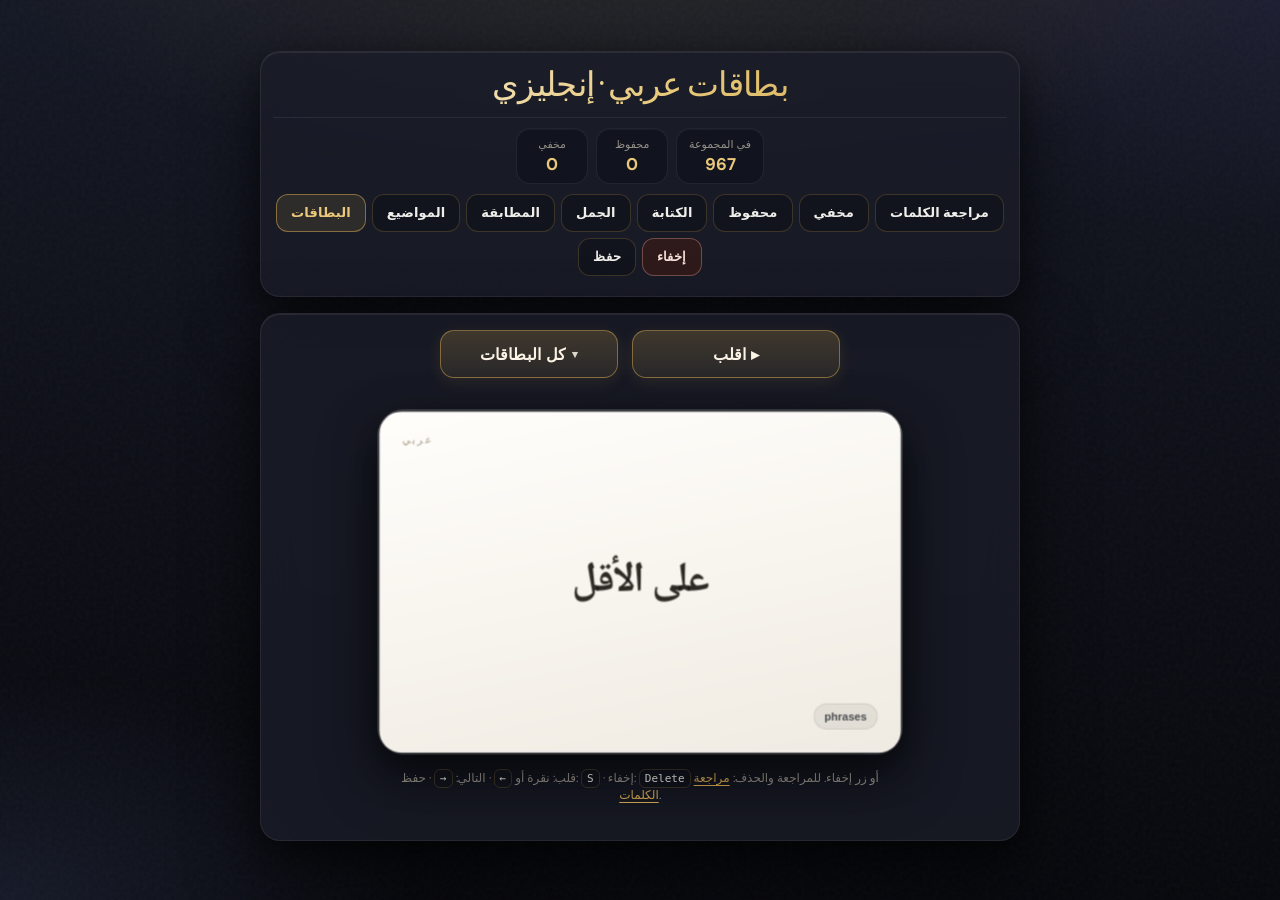
==== commit d30711d6: "Arabic main menu and word curator page. Add shared Arabic navigation, RTL layout, and curate.html to" ====
--- a/index.html
+++ b/index.html
@@ -1,66 +1,72 @@
 <!doctype html>
-<html lang="en">
+<html lang="ar" dir="rtl">
   <head>
     <meta charset="UTF-8" />
     <meta name="viewport" content="width=device-width, initial-scale=1.0, viewport-fit=cover" />
-    <title>Arabic · English Flashcards</title>
+    <title>بطاقات عربي · إنجليزي</title>
     <link rel="stylesheet" href="./style.css" />
-      <link rel="preconnect" href="https://fonts.googleapis.com" />
+    <link rel="preconnect" href="https://fonts.googleapis.com" />
     <link rel="preconnect" href="https://fonts.gstatic.com" crossorigin />
-    <link href="https://fonts.googleapis.com/css2?family=Noto+Naskh+Arabic:wght@500;700&display=swap" rel="stylesheet" />
-      <link rel="preconnect" href="https://fonts.googleapis.com" />
-    <link rel="preconnect" href="https://fonts.gstatic.com" crossorigin />
-    <link href="https://fonts.googleapis.com/css2?family=Noto+Naskh+Arabic:wght@500;700&display=swap" rel="stylesheet" />
+    <link
+      href="https://fonts.googleapis.com/css2?family=Noto+Naskh+Arabic:wght@500;700&display=swap"
+      rel="stylesheet"
+    />
   </head>
   <body class="deckPage">
     <main class="app">
       <header class="header headerCompact">
-        <h1 class="title titleCenter">Arabic · English Flashcards</h1>
-        <div class="phraseToolbar deckToolbar" aria-label="Deck">
+        <h1 class="title titleCenter" lang="ar">بطاقات عربي · إنجليزي</h1>
+        <div class="phraseToolbar deckToolbar" aria-label="المجموعة">
           <div class="stats phraseToolbar-stats">
             <div class="stat">
-              <div class="statLabel">In deck</div>
+              <div class="statLabel" lang="ar">في المجموعة</div>
               <div class="statValue" id="statDeck">—</div>
             </div>
-            <a class="stat statLink" href="./saved.html" title="Open saved vocabulary deck">
-              <div class="statLabel">Saved</div>
+            <a class="stat statLink" href="./saved.html" title="البطاقات المحفوظة">
+              <div class="statLabel" lang="ar">محفوظ</div>
               <div class="statValue" id="statSaved">—</div>
             </a>
-            <a class="stat statLink" href="./hidden.html" title="View or restore hidden vocabulary and sentences">
-              <div class="statLabel">Hidden</div>
+            <a class="stat statLink" href="./hidden.html" title="البطاقات المخفية">
+              <div class="statLabel" lang="ar">مخفي</div>
               <div class="statValue" id="statRemoved">—</div>
             </a>
           </div>
           <div class="phraseToolbar-actions">
-            <div class="phraseToolbar-actionsInner" aria-label="Study modes and deck actions">
-            <nav class="phraseToolbar-nav" aria-label="Study modes">
-              <a class="btn ghost btnSm phraseToolbar-navBtn" href="./topics.html">Topics</a>
-              <a class="btn ghost btnSm phraseToolbar-navBtn" href="./matching.html">Matching</a>
-              <a class="btn ghost btnSm phraseToolbar-navBtn" href="./phrases.html">Sentences</a>
-              <a class="btn ghost btnSm phraseToolbar-navBtn" href="./writing.html">Writing</a>
-              <a class="btn ghost btnSm phraseToolbar-navBtn" href="./saved.html">Saved deck</a>
-            </nav>
-            <nav class="phraseToolbar-nav" aria-label="Deck actions">
-              <button class="btn ghost btnSm phraseToolbar-navBtn" id="saveBtn" type="button" title="Keyboard shortcut: S" aria-label="Save to memory bank; keyboard shortcut S">
-                Save
-              </button>
-              <button
-                class="btn danger btnSm phraseToolbar-navBtn"
-                id="hideCardBtn"
-                type="button"
-                title="Remove this word from your main deck on this browser"
-              >
-                Hide card
-              </button>
-            </nav>
+            <div class="phraseToolbar-actionsInner">
+              <nav
+                class="phraseToolbar-nav"
+                data-ar-nav
+                data-ar-nav-current="home"
+                aria-label="أوضاع الدراسة"
+              ></nav>
+              <nav class="phraseToolbar-nav" aria-label="إجراءات">
+                <button
+                  class="btn ghost btnSm phraseToolbar-navBtn"
+                  id="saveBtn"
+                  type="button"
+                  title="اختصار: S"
+                  lang="ar"
+                >
+                  حفظ
+                </button>
+                <button
+                  class="btn danger btnSm phraseToolbar-navBtn"
+                  id="hideCardBtn"
+                  type="button"
+                  title="إخفاء من المجموعة في هذا المتصفح"
+                  lang="ar"
+                >
+                  إخفاء
+                </button>
+              </nav>
             </div>
           </div>
         </div>
       </header>
 
       <section class="stage">
-        <section class="panel studyPanel" aria-label="Study">
-          <div class="studyRow" role="group" aria-label="Topic and card controls">
+        <section class="panel studyPanel" aria-label="دراسة">
+          <div class="studyRow" role="group" aria-label="موضوع والبطاقة">
             <div class="studyControlBar">
               <div class="topicDrop" id="topicDrop">
                 <button
@@ -71,13 +77,24 @@
                   aria-expanded="false"
                   aria-controls="topicDropMenu"
                 >
-                  <span class="topicDropBtnText" id="topicDropLabel">All cards</span>
+                  <span class="topicDropBtnText" id="topicDropLabel" lang="ar">كل البطاقات</span>
                   <span class="topicDropChev" aria-hidden="true">▾</span>
                 </button>
-                <div class="topicDropMenu" id="topicDropMenu" role="listbox" aria-label="Choose a topic" hidden></div>
+                <div
+                  class="topicDropMenu"
+                  id="topicDropMenu"
+                  role="listbox"
+                  aria-label="اختر موضوعاً"
+                  hidden
+                ></div>
               </div>
-              <button type="button" class="btn navBtn primary studyFlipBtn desktopOnlyControl" id="stepBtn">
-                Flip ▸
+              <button
+                type="button"
+                class="btn navBtn primary studyFlipBtn desktopOnlyControl"
+                id="stepBtn"
+                lang="ar"
+              >
+                اقلب ▸
               </button>
             </div>
           </div>
@@ -87,29 +104,28 @@
               type="button"
               class="flashcardHit"
               id="flashcardHit"
-              aria-label="Flashcard — click to flip"
+              aria-label="البطاقة — اضغط للقلب"
             >
               <div class="flashcard3d">
                 <div class="flashcardInner" id="flashcardInner">
                   <div class="flashFace flashFaceFront">
-                    <span class="flashLabel">Arabic</span>
+                    <span class="flashLabel" lang="ar">عربي</span>
                     <p class="flashWord flashWordAr" id="textAr">—</p>
                     <span class="flashCornerTag" id="deckTag">—</span>
                   </div>
                   <div class="flashFace flashFaceBack">
-                    <span class="flashLabel">English</span>
-                    <p class="flashWord" id="textEnBack">—</p>
+                    <span class="flashLabel" lang="en" dir="ltr">English</span>
+                    <p class="flashWord" id="textEnBack" dir="ltr">—</p>
                   </div>
                 </div>
               </div>
             </button>
           </div>
 
-          <p class="deckHelpNote muted">
-            Flip: click or <kbd>←</kbd> · Next: <kbd>→</kbd> · Save: button or <kbd>S</kbd> ·
-            <kbd>Delete</kbd> / <kbd>Backspace</kbd> or Hide hides this card from your main deck on
-            <strong>this browser only</strong>. Tap <strong>Hidden</strong> above to review or restore cards you hid by
-            mistake.
+          <p class="deckHelpNote muted" lang="ar">
+            قلب: نقرة أو <kbd>←</kbd> · التالي: <kbd>→</kbd> · حفظ: <kbd>S</kbd> · إخفاء:
+            <kbd>Delete</kbd> أو زر إخفاء. للمراجعة والحذف:
+            <a class="muted inlineLink" href="./curate.html">مراجعة الكلمات</a>.
           </p>
 
           <div class="miniHelp" id="toastBar">
@@ -117,12 +133,12 @@
           </div>
         </section>
       </section>
-
     </main>
 
     <script src="./topics-data.js"></script>
     <script src="./english-display.js"></script>
     <script src="./wordbank.js" defer></script>
+    <script src="./site-nav.js" defer></script>
     <script src="./main.js" defer></script>
     <script src="./mobile-deck.js" defer></script>
   </body>
--- a/style.css
+++ b/style.css
@@ -219,6 +219,15 @@
   max-width: 40rem;
 }
 
+.topicSectionTitle,
+.topicSectionTitle[lang="ar"],
+.topicPickCard[lang="ar"] .topicPickTitle,
+.topicPickCard[lang="ar"] .topicPickBlurb,
+.topicSectionSubtitle[lang="ar"],
+#topicHubIntro[lang="ar"] {
+  font-family: "Noto Naskh Arabic", "Instrument Serif", Georgia, serif;
+}
+
 .topicSectionTitle {
   margin: 0 0 6px;
   font-family: "Instrument Serif", Georgia, serif;
@@ -239,6 +248,10 @@
   grid-template-columns: repeat(auto-fill, minmax(220px, 1fr));
   gap: 10px;
   width: 100%;
+}
+
+.topicPickCard[lang="ar"] {
+  text-align: right;
 }
 
 .topicPickCard {
@@ -2776,9 +2789,157 @@
   font-family: "Noto Naskh Arabic", "Geeza Pro", "Arabic Typesetting", serif;
 }
 
-
-.matchCol:first-child .matchText {
+/* ——— Arabic site nav ——— */
+.btn.isNavCurrent {
+  border-color: rgba(212, 168, 83, 0.55);
+  background: rgba(212, 168, 83, 0.12);
+  color: var(--accent-bright);
+}
+
+html[dir="rtl"] .phraseToolbar-nav {
+  flex-direction: row-reverse;
+}
+
+html[dir="rtl"] .statsRow {
+  flex-direction: row-reverse;
+  flex-wrap: wrap;
+  justify-content: center;
+}
+
+html[dir="rtl"] .studyPanel,
+html[dir="rtl"] .flashcardStage,
+html[dir="rtl"] .matchPanel {
+  direction: ltr;
+}
+
+html[dir="rtl"] .flashWordAr,
+html[dir="rtl"] .topicDropBtnText {
   direction: rtl;
-  unicode-bidi: plaintext;
-  font-family: "Noto Naskh Arabic", "Geeza Pro", "Arabic Typesetting", serif;
-}
+}
+
+/* ——— Word curator ——— */
+.curatePage .title,
+.curateIntro,
+.curateStats,
+.curateSectionTitle,
+.curateCardAr {
+  font-family: "Noto Naskh Arabic", "Geeza Pro", serif;
+}
+
+.curateIntro {
+  text-align: center;
+  max-width: 36rem;
+  margin: 0 auto 12px;
+  line-height: 1.55;
+}
+
+.curateStats {
+  text-align: center;
+  font-size: 14px;
+  color: var(--accent-bright);
+  margin-bottom: 10px;
+}
+
+.curateToolbar {
+  display: flex;
+  flex-wrap: wrap;
+  gap: 8px;
+  justify-content: center;
+  margin-top: 8px;
+}
+
+.curatePanel {
+  padding: 12px 14px 20px;
+}
+
+.curateSections {
+  display: flex;
+  flex-direction: column;
+  gap: 12px;
+}
+
+.curateSection {
+  border: 1px solid var(--border);
+  border-radius: 14px;
+  background: var(--panel2);
+  overflow: hidden;
+}
+
+.curateSectionHead {
+  display: flex;
+  align-items: center;
+  justify-content: space-between;
+  gap: 12px;
+  padding: 12px 14px;
+  cursor: pointer;
+  list-style: none;
+  font-weight: 700;
+}
+
+.curateSectionHead::-webkit-details-marker {
+  display: none;
+}
+
+.curateSectionTitle {
+  font-size: 17px;
+  color: var(--accent-bright);
+}
+
+.curateGrid {
+  display: grid;
+  grid-template-columns: repeat(auto-fill, minmax(148px, 1fr));
+  gap: 8px;
+  padding: 0 10px 12px;
+}
+
+.curateCard {
+  display: flex;
+  flex-direction: column;
+  align-items: stretch;
+  gap: 4px;
+  padding: 10px 10px;
+  text-align: right;
+  border-radius: 12px;
+  border: 1px solid var(--border);
+  background: var(--surface);
+  color: inherit;
+  cursor: pointer;
+  transition:
+    border-color 0.15s ease,
+    background 0.15s ease,
+    opacity 0.2s ease,
+    transform 0.15s ease;
+}
+
+.curateCard:hover:not(:disabled) {
+  border-color: rgba(212, 168, 83, 0.45);
+  background: var(--surface-hover);
+  transform: translateY(-1px);
+}
+
+.curateCardAr {
+  font-size: 18px;
+  font-weight: 700;
+  line-height: 1.35;
+  color: var(--accent-bright);
+}
+
+.curateCardEn {
+  font-size: 11px;
+  line-height: 1.3;
+  color: var(--muted);
+  text-align: left;
+}
+
+.curateCard.isRemoved {
+  opacity: 0.35;
+  cursor: not-allowed;
+  text-decoration: line-through;
+}
+
+.curateToast {
+  text-align: center;
+  min-height: 1.4em;
+  margin-top: 12px;
+  font-size: 13px;
+}
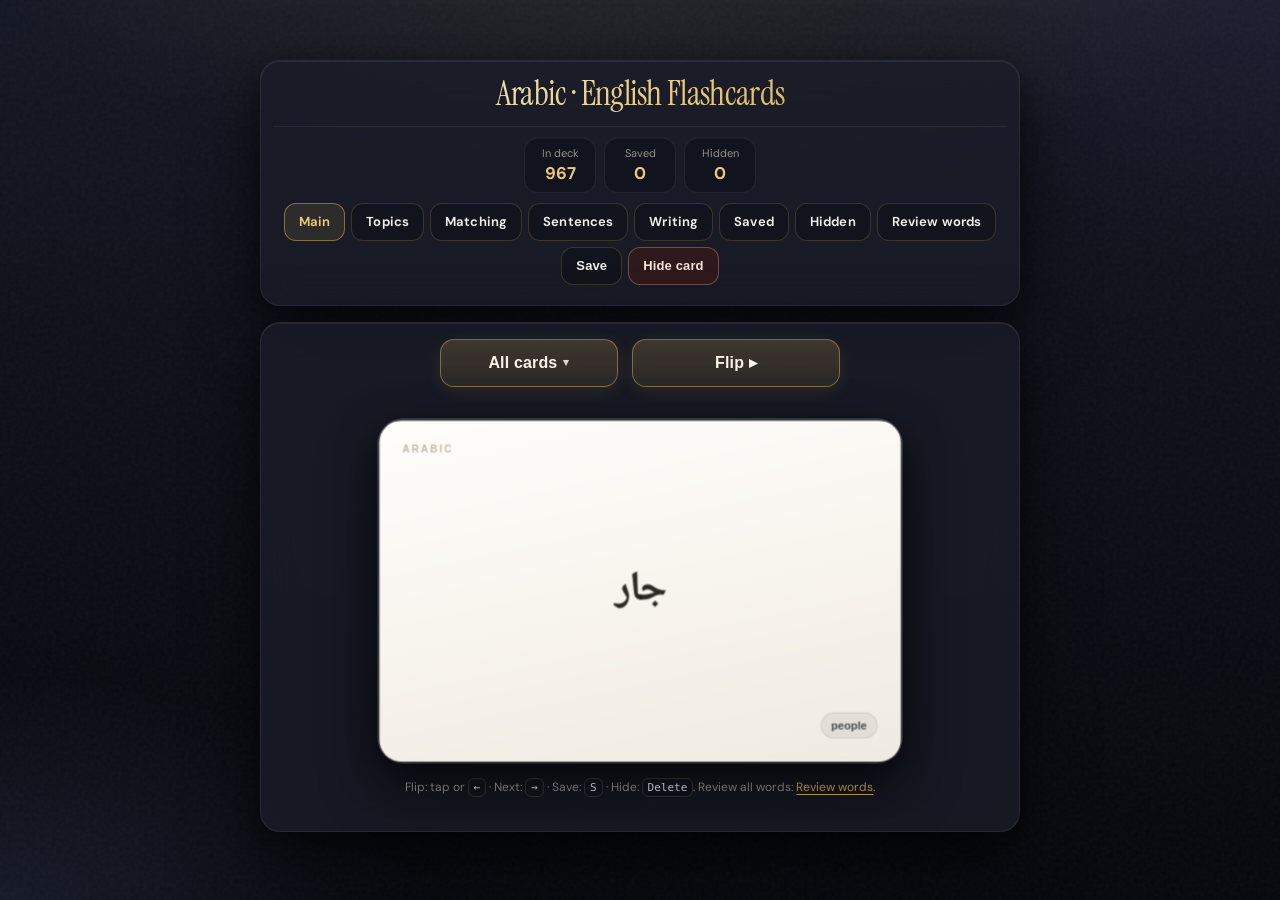
==== commit 0e5dfb66: "Use English for main menu and flip/topic controls. Keep Topics hub labels and section titles in Arab" ====
--- a/index.html
+++ b/index.html
@@ -1,9 +1,9 @@
 <!doctype html>
-<html lang="ar" dir="rtl">
+<html lang="en">
   <head>
     <meta charset="UTF-8" />
     <meta name="viewport" content="width=device-width, initial-scale=1.0, viewport-fit=cover" />
-    <title>بطاقات عربي · إنجليزي</title>
+    <title>Arabic · English Flashcards</title>
     <link rel="stylesheet" href="./style.css" />
     <link rel="preconnect" href="https://fonts.googleapis.com" />
     <link rel="preconnect" href="https://fonts.gstatic.com" crossorigin />
@@ -15,19 +15,19 @@
   <body class="deckPage">
     <main class="app">
       <header class="header headerCompact">
-        <h1 class="title titleCenter" lang="ar">بطاقات عربي · إنجليزي</h1>
-        <div class="phraseToolbar deckToolbar" aria-label="المجموعة">
+        <h1 class="title titleCenter">Arabic · English Flashcards</h1>
+        <div class="phraseToolbar deckToolbar" aria-label="Deck">
           <div class="stats phraseToolbar-stats">
             <div class="stat">
-              <div class="statLabel" lang="ar">في المجموعة</div>
+              <div class="statLabel">In deck</div>
               <div class="statValue" id="statDeck">—</div>
             </div>
-            <a class="stat statLink" href="./saved.html" title="البطاقات المحفوظة">
-              <div class="statLabel" lang="ar">محفوظ</div>
+            <a class="stat statLink" href="./saved.html" title="Open saved vocabulary deck">
+              <div class="statLabel">Saved</div>
               <div class="statValue" id="statSaved">—</div>
             </a>
-            <a class="stat statLink" href="./hidden.html" title="البطاقات المخفية">
-              <div class="statLabel" lang="ar">مخفي</div>
+            <a class="stat statLink" href="./hidden.html" title="View or restore hidden cards">
+              <div class="statLabel">Hidden</div>
               <div class="statValue" id="statRemoved">—</div>
             </a>
           </div>
@@ -35,28 +35,26 @@
             <div class="phraseToolbar-actionsInner">
               <nav
                 class="phraseToolbar-nav"
-                data-ar-nav
-                data-ar-nav-current="home"
-                aria-label="أوضاع الدراسة"
+                data-site-nav
+                data-site-nav-current="home"
+                aria-label="Study modes"
               ></nav>
-              <nav class="phraseToolbar-nav" aria-label="إجراءات">
+              <nav class="phraseToolbar-nav" aria-label="Deck actions">
                 <button
                   class="btn ghost btnSm phraseToolbar-navBtn"
                   id="saveBtn"
                   type="button"
-                  title="اختصار: S"
-                  lang="ar"
+                  title="Keyboard shortcut: S"
                 >
-                  حفظ
+                  Save
                 </button>
                 <button
                   class="btn danger btnSm phraseToolbar-navBtn"
                   id="hideCardBtn"
                   type="button"
-                  title="إخفاء من المجموعة في هذا المتصفح"
-                  lang="ar"
+                  title="Remove from deck on this browser"
                 >
-                  إخفاء
+                  Hide card
                 </button>
               </nav>
             </div>
@@ -65,8 +63,8 @@
       </header>
 
       <section class="stage">
-        <section class="panel studyPanel" aria-label="دراسة">
-          <div class="studyRow" role="group" aria-label="موضوع والبطاقة">
+        <section class="panel studyPanel" aria-label="Study">
+          <div class="studyRow" role="group" aria-label="Topic and card controls">
             <div class="studyControlBar">
               <div class="topicDrop" id="topicDrop">
                 <button
@@ -77,24 +75,19 @@
                   aria-expanded="false"
                   aria-controls="topicDropMenu"
                 >
-                  <span class="topicDropBtnText" id="topicDropLabel" lang="ar">كل البطاقات</span>
+                  <span class="topicDropBtnText" id="topicDropLabel">All cards</span>
                   <span class="topicDropChev" aria-hidden="true">▾</span>
                 </button>
                 <div
                   class="topicDropMenu"
                   id="topicDropMenu"
                   role="listbox"
-                  aria-label="اختر موضوعاً"
+                  aria-label="Choose a topic"
                   hidden
                 ></div>
               </div>
-              <button
-                type="button"
-                class="btn navBtn primary studyFlipBtn desktopOnlyControl"
-                id="stepBtn"
-                lang="ar"
-              >
-                اقلب ▸
+              <button type="button" class="btn navBtn primary studyFlipBtn desktopOnlyControl" id="stepBtn">
+                Flip ▸
               </button>
             </div>
           </div>
@@ -104,28 +97,28 @@
               type="button"
               class="flashcardHit"
               id="flashcardHit"
-              aria-label="البطاقة — اضغط للقلب"
+              aria-label="Flashcard — click to flip"
             >
               <div class="flashcard3d">
                 <div class="flashcardInner" id="flashcardInner">
                   <div class="flashFace flashFaceFront">
-                    <span class="flashLabel" lang="ar">عربي</span>
+                    <span class="flashLabel">Arabic</span>
                     <p class="flashWord flashWordAr" id="textAr">—</p>
                     <span class="flashCornerTag" id="deckTag">—</span>
                   </div>
                   <div class="flashFace flashFaceBack">
-                    <span class="flashLabel" lang="en" dir="ltr">English</span>
-                    <p class="flashWord" id="textEnBack" dir="ltr">—</p>
+                    <span class="flashLabel">English</span>
+                    <p class="flashWord" id="textEnBack">—</p>
                   </div>
                 </div>
               </div>
             </button>
           </div>
 
-          <p class="deckHelpNote muted" lang="ar">
-            قلب: نقرة أو <kbd>←</kbd> · التالي: <kbd>→</kbd> · حفظ: <kbd>S</kbd> · إخفاء:
-            <kbd>Delete</kbd> أو زر إخفاء. للمراجعة والحذف:
-            <a class="muted inlineLink" href="./curate.html">مراجعة الكلمات</a>.
+          <p class="deckHelpNote muted">
+            Flip: tap or <kbd>←</kbd> · Next: <kbd>→</kbd> · Save: <kbd>S</kbd> · Hide:
+            <kbd>Delete</kbd>. Review all words:
+            <a class="muted inlineLink" href="./curate.html">Review words</a>.
           </p>
 
           <div class="miniHelp" id="toastBar">
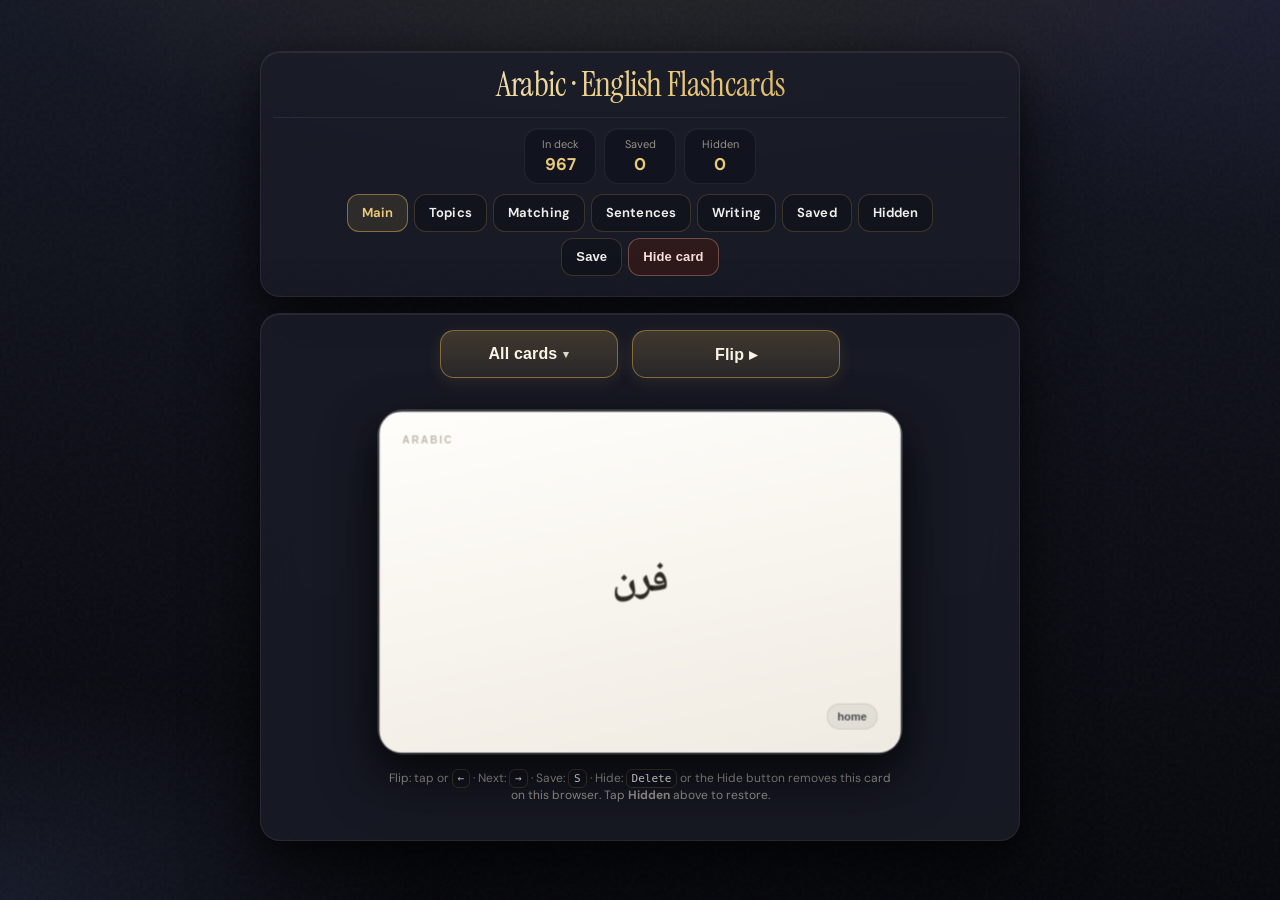
==== commit 3540e9b1: "Remove Review words curator page and navigation. Drop tap-to-delete word review UI; hide/restore via" ====
--- a/index.html
+++ b/index.html
@@ -117,8 +117,8 @@
 
           <p class="deckHelpNote muted">
             Flip: tap or <kbd>←</kbd> · Next: <kbd>→</kbd> · Save: <kbd>S</kbd> · Hide:
-            <kbd>Delete</kbd>. Review all words:
-            <a class="muted inlineLink" href="./curate.html">Review words</a>.
+            <kbd>Delete</kbd> or the Hide button removes this card on this browser. Tap
+            <strong>Hidden</strong> above to restore.
           </p>
 
           <div class="miniHelp" id="toastBar">
--- a/style.css
+++ b/style.css
@@ -2817,129 +2817,3 @@
   direction: rtl;
 }
 
-/* ——— Word curator ——— */
-.curatePage .title,
-.curateIntro,
-.curateStats,
-.curateSectionTitle,
-.curateCardAr {
-  font-family: "Noto Naskh Arabic", "Geeza Pro", serif;
-}
-
-.curateIntro {
-  text-align: center;
-  max-width: 36rem;
-  margin: 0 auto 12px;
-  line-height: 1.55;
-}
-
-.curateStats {
-  text-align: center;
-  font-size: 14px;
-  color: var(--accent-bright);
-  margin-bottom: 10px;
-}
-
-.curateToolbar {
-  display: flex;
-  flex-wrap: wrap;
-  gap: 8px;
-  justify-content: center;
-  margin-top: 8px;
-}
-
-.curatePanel {
-  padding: 12px 14px 20px;
-}
-
-.curateSections {
-  display: flex;
-  flex-direction: column;
-  gap: 12px;
-}
-
-.curateSection {
-  border: 1px solid var(--border);
-  border-radius: 14px;
-  background: var(--panel2);
-  overflow: hidden;
-}
-
-.curateSectionHead {
-  display: flex;
-  align-items: center;
-  justify-content: space-between;
-  gap: 12px;
-  padding: 12px 14px;
-  cursor: pointer;
-  list-style: none;
-  font-weight: 700;
-}
-
-.curateSectionHead::-webkit-details-marker {
-  display: none;
-}
-
-.curateSectionTitle {
-  font-size: 17px;
-  color: var(--accent-bright);
-}
-
-.curateGrid {
-  display: grid;
-  grid-template-columns: repeat(auto-fill, minmax(148px, 1fr));
-  gap: 8px;
-  padding: 0 10px 12px;
-}
-
-.curateCard {
-  display: flex;
-  flex-direction: column;
-  align-items: stretch;
-  gap: 4px;
-  padding: 10px 10px;
-  text-align: right;
-  border-radius: 12px;
-  border: 1px solid var(--border);
-  background: var(--surface);
-  color: inherit;
-  cursor: pointer;
-  transition:
-    border-color 0.15s ease,
-    background 0.15s ease,
-    opacity 0.2s ease,
-    transform 0.15s ease;
-}
-
-.curateCard:hover:not(:disabled) {
-  border-color: rgba(212, 168, 83, 0.45);
-  background: var(--surface-hover);
-  transform: translateY(-1px);
-}
-
-.curateCardAr {
-  font-size: 18px;
-  font-weight: 700;
-  line-height: 1.35;
-  color: var(--accent-bright);
-}
-
-.curateCardEn {
-  font-size: 11px;
-  line-height: 1.3;
-  color: var(--muted);
-  text-align: left;
-}
-
-.curateCard.isRemoved {
-  opacity: 0.35;
-  cursor: not-allowed;
-  text-decoration: line-through;
-}
-
-.curateToast {
-  text-align: center;
-  min-height: 1.4em;
-  margin-top: 12px;
-  font-size: 13px;
-}
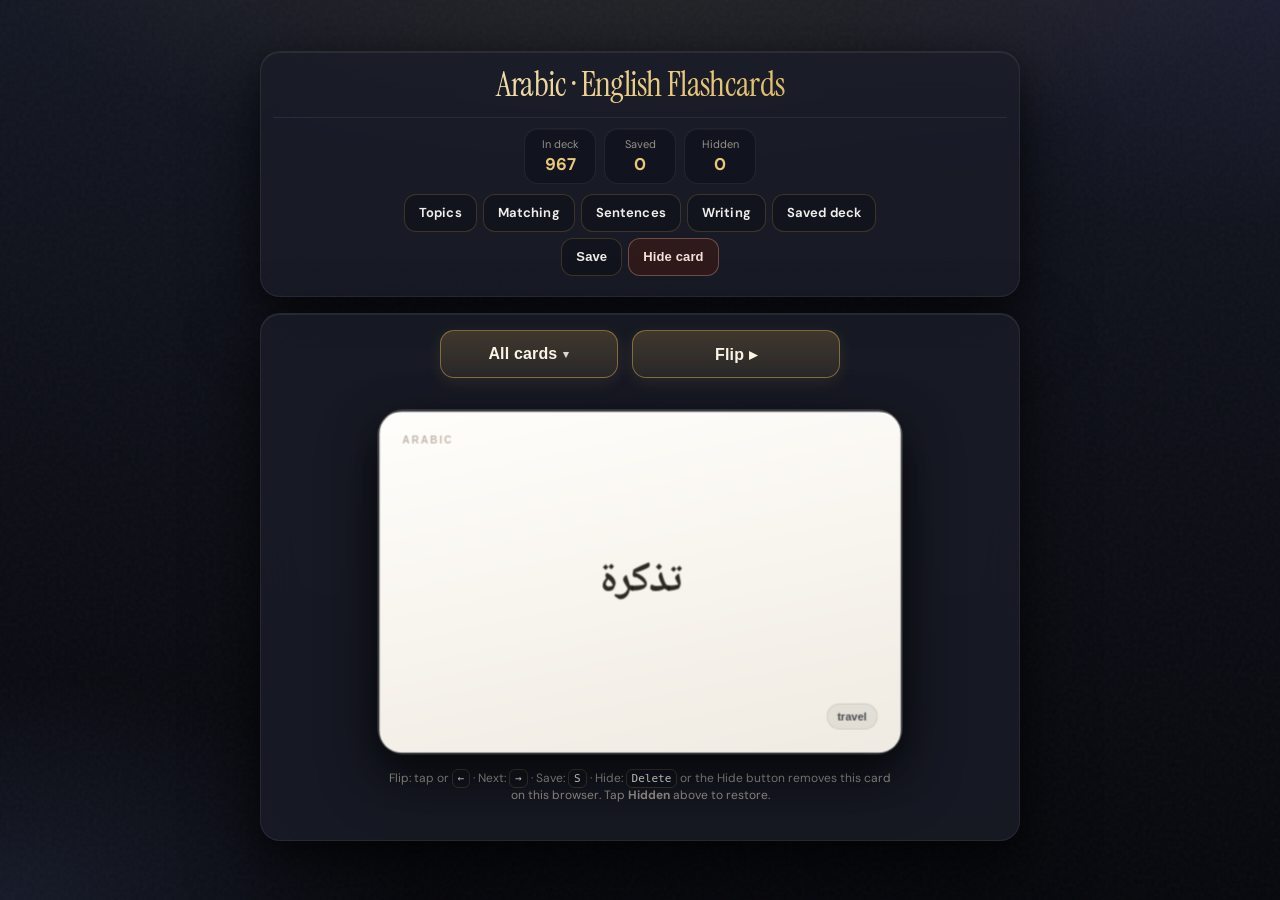
==== commit 4b000579: "Fix writing direction, mobile nav layout, and topic study cards. Writing now prompts in Arabic and g" ====
--- a/index.html
+++ b/index.html
@@ -32,11 +32,11 @@
             </a>
           </div>
           <div class="phraseToolbar-actions">
-            <div class="phraseToolbar-actionsInner">
+            <div class="phraseToolbar-actionsInner" aria-label="Study modes and deck actions">
               <nav
                 class="phraseToolbar-nav"
                 data-site-nav
-                data-site-nav-current="home"
+                data-site-nav-variant="deck"
                 aria-label="Study modes"
               ></nav>
               <nav class="phraseToolbar-nav" aria-label="Deck actions">
--- a/style.css
+++ b/style.css
@@ -2204,7 +2204,7 @@
     display: none !important;
   }
 
-  body.writingPage .stats.statsRow {
+  body.writingPage .stats.statsRow:not(.writingStats) {
     display: grid;
     grid-template-columns: repeat(3, minmax(0, 1fr));
   }
@@ -2349,6 +2349,18 @@
   line-height: 1.4;
   letter-spacing: -0.03em;
   color: var(--write-text);
+}
+
+.writePromptText--ar {
+  font-family: "Noto Naskh Arabic", "Geeza Pro", "Arabic Typesetting", serif;
+  font-weight: 700;
+  letter-spacing: 0;
+  text-align: right;
+}
+
+.writeInput--en {
+  font-family: "DM Sans", ui-sans-serif, system-ui, sans-serif;
+  text-align: left;
 }
 
 .writeForm {
